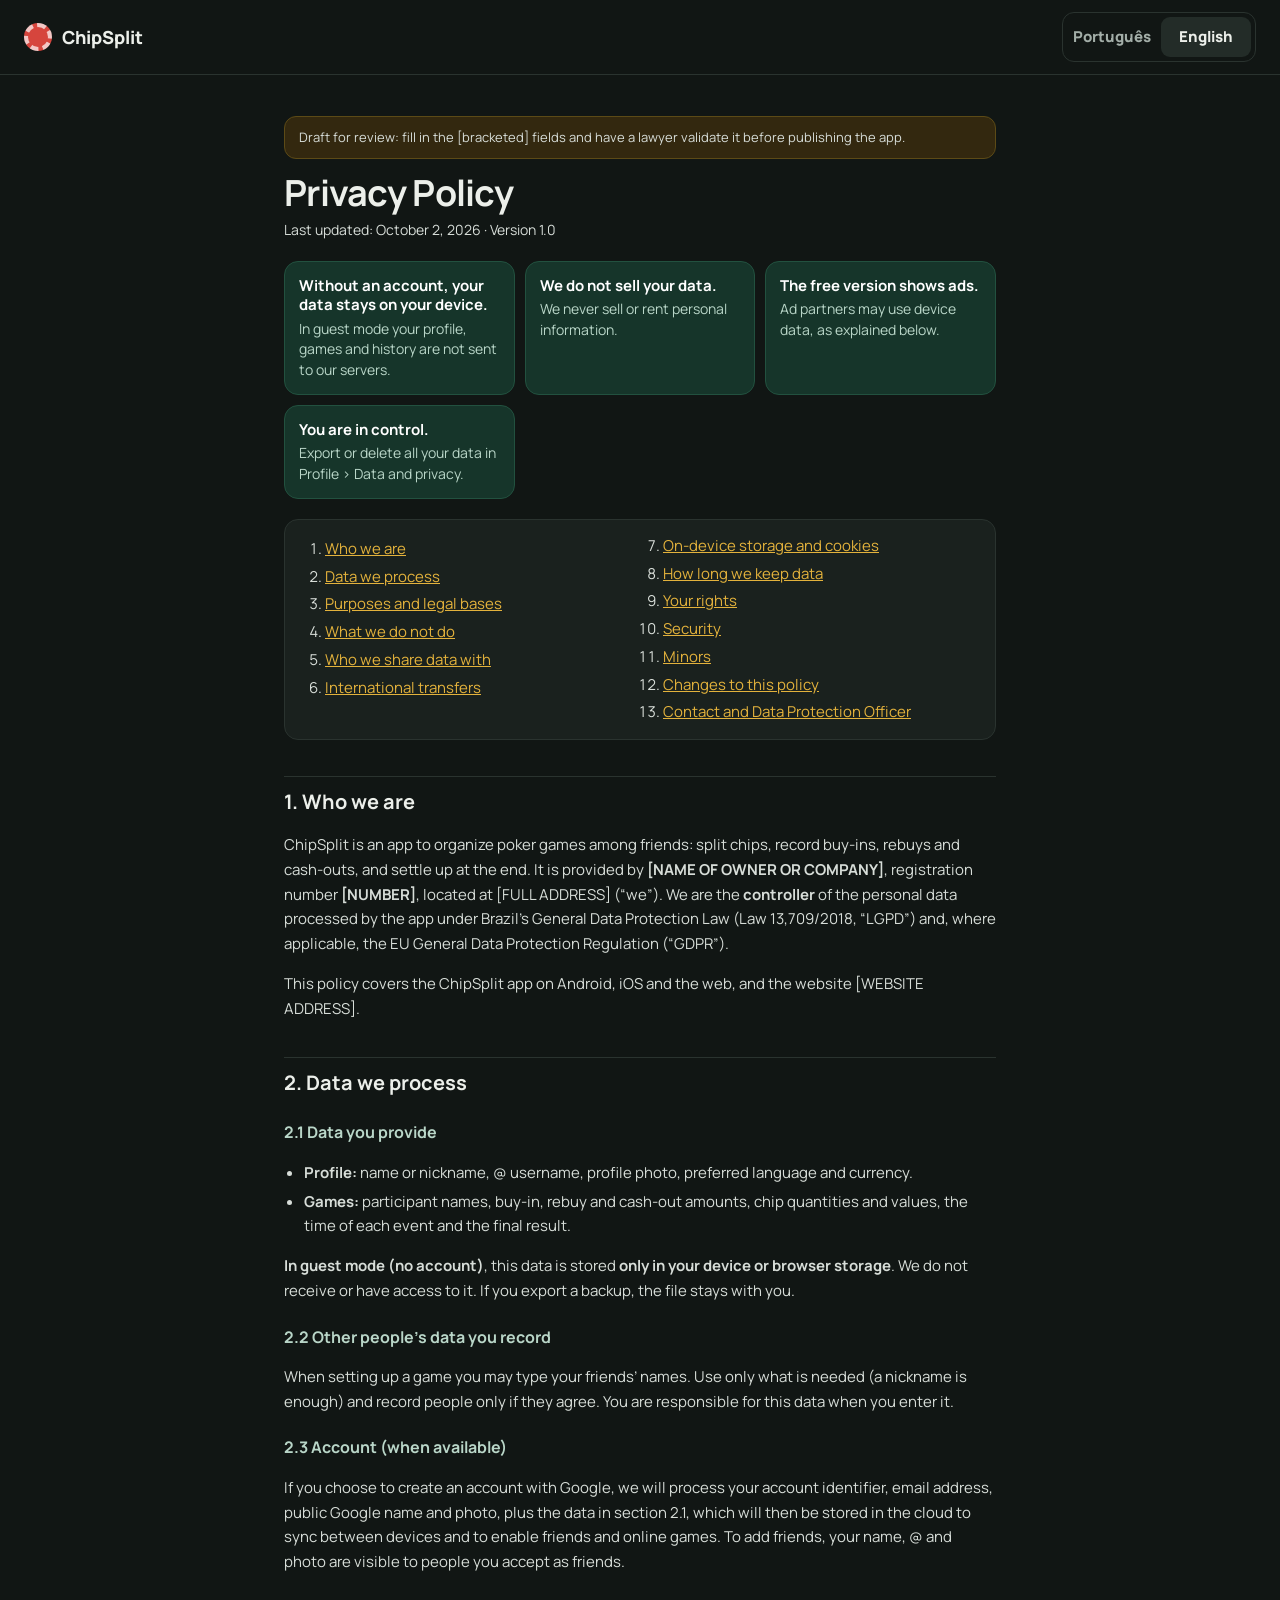
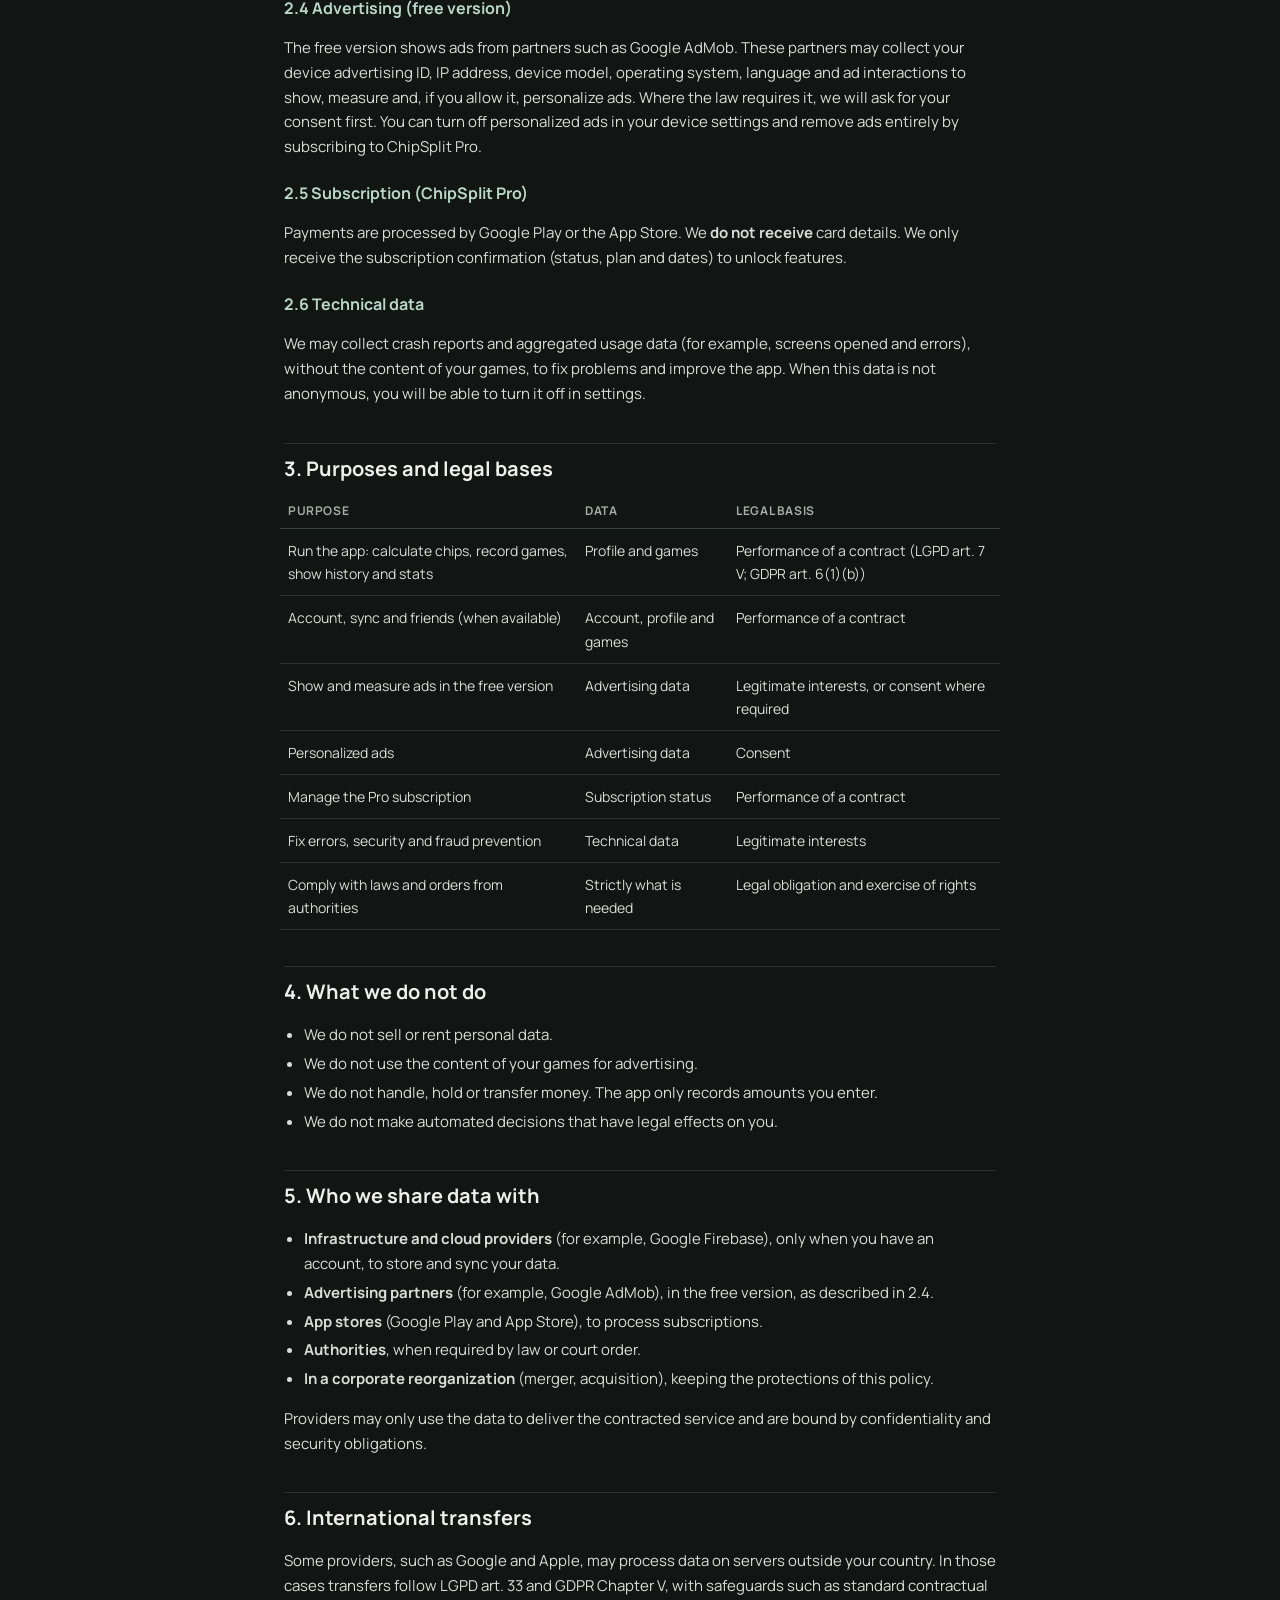
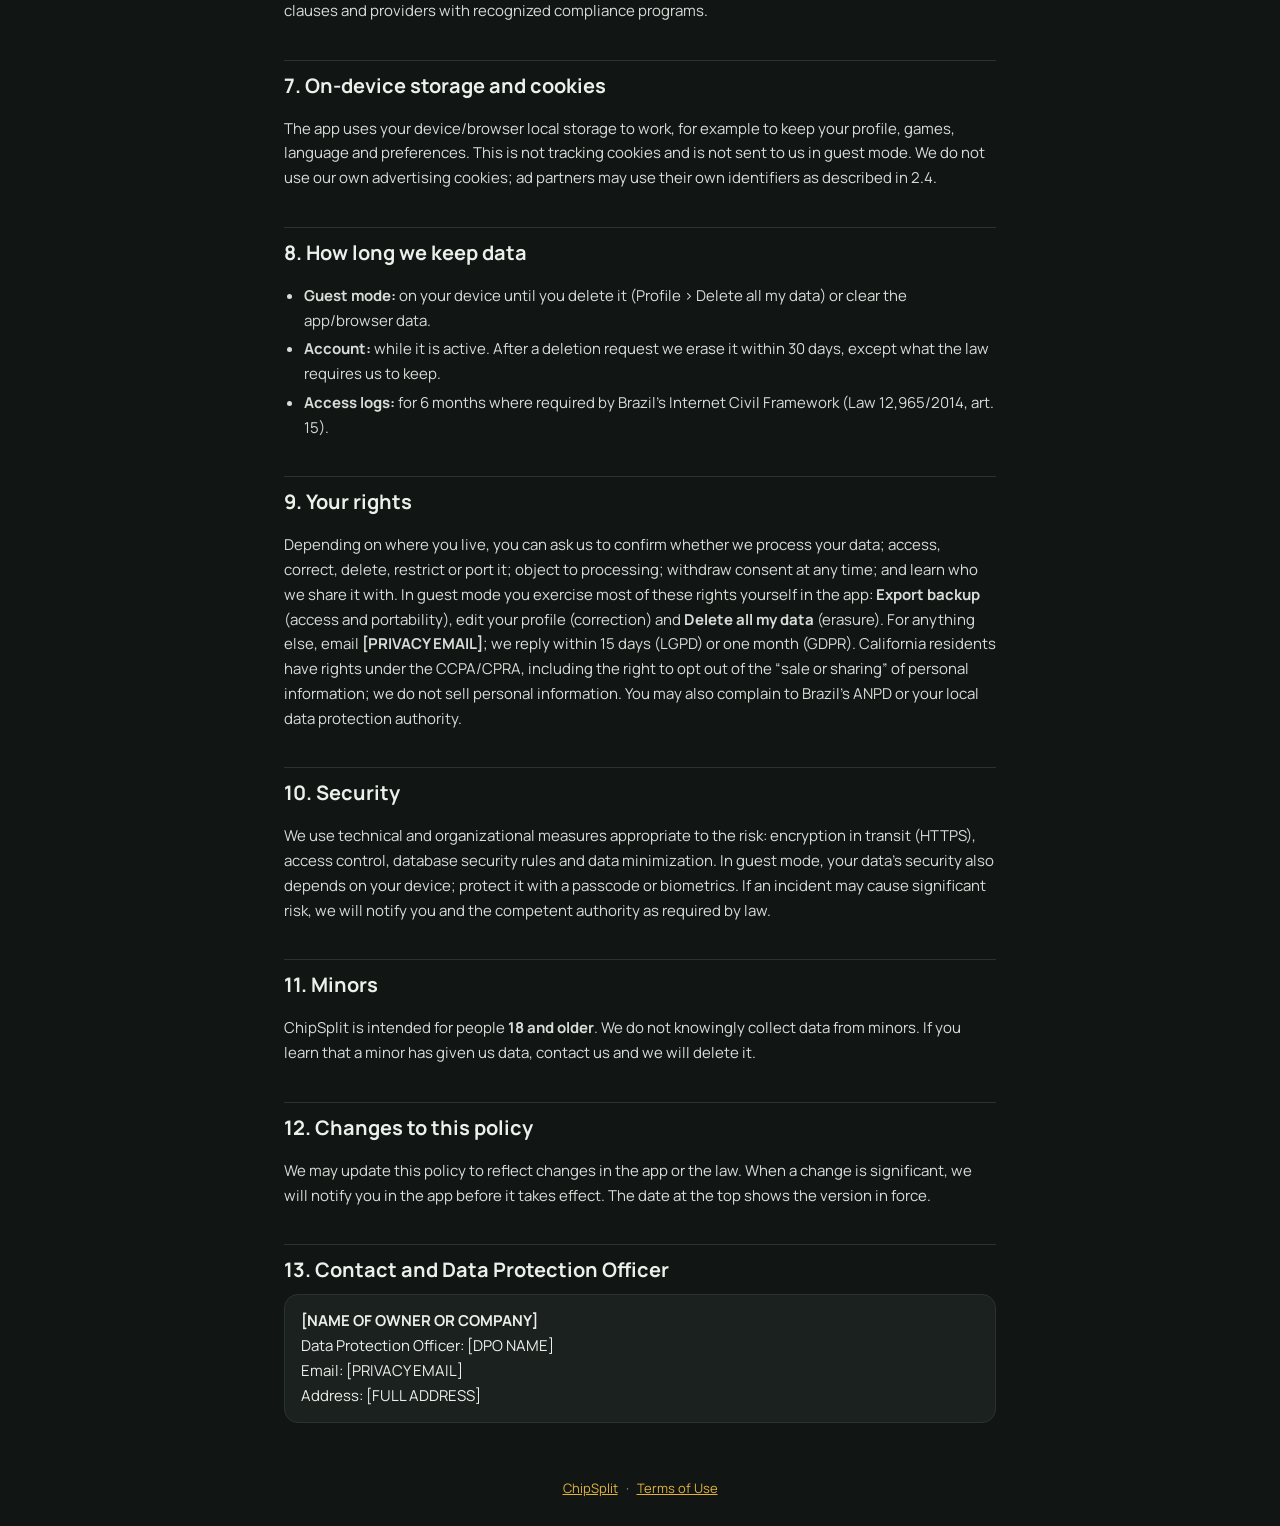
==== privacidade.html @ 202e0803 "ChipSplit v0.6" ====
<!doctype html>
<html lang="pt-BR">
<head>
  <meta charset="utf-8">
  <meta name="viewport" content="width=device-width, initial-scale=1">
  <title>Política de Privacidade — ChipSplit</title>
  <link rel="preconnect" href="https://fonts.googleapis.com">
  <link href="https://fonts.googleapis.com/css2?family=Manrope:wght@400;600;700;800&family=JetBrains+Mono:wght@500;700&display=swap" rel="stylesheet">
  <link rel="stylesheet" href="styles.css">
</head>
<body class="legal-page">
  <header class="legal-top">
    <a href="index.html" class="legal-back"><span class="chip-logo" aria-hidden="true"></span> ChipSplit</a>
    <div class="seg legal-lang" role="group" aria-label="Idioma / Language">
      <button type="button" data-doc-lang="pt" aria-pressed="true">Português</button>
      <button type="button" data-doc-lang="en" aria-pressed="false">English</button>
    </div>
  </header>

  <!-- MODELO: substitua os campos entre [colchetes] e peça revisão de um advogado antes de publicar. -->

  <!-- =============================== PORTUGUÊS =============================== -->
  <article class="legal" lang="pt-BR" data-doc="pt">
    <p class="legal-draft">Modelo para revisão: preencha os campos entre [colchetes] e valide com um advogado antes de publicar o app.</p>
    <h1>Política de Privacidade</h1>
    <p class="legal-meta">Última atualização: 2 de outubro de 2026 · Versão 1.0</p>

    <section class="legal-summary" aria-label="Resumo">
      <div><b>Sem conta, seus dados ficam no seu aparelho.</b><span>No modo convidado, perfil, jogos e histórico não são enviados para os nossos servidores.</span></div>
      <div><b>Não vendemos seus dados.</b><span>Nunca vendemos nem alugamos informações pessoais.</span></div>
      <div><b>A versão grátis tem anúncios.</b><span>Os parceiros de anúncio podem usar dados do aparelho, conforme explicado abaixo.</span></div>
      <div><b>Você controla tudo.</b><span>Dá para exportar ou apagar todos os seus dados em Perfil › Dados e privacidade.</span></div>
    </section>

    <nav class="legal-toc" aria-label="Índice">
      <ol>
        <li><a href="#pt-1">Quem somos</a></li>
        <li><a href="#pt-2">Dados que tratamos</a></li>
        <li><a href="#pt-3">Para que usamos e bases legais</a></li>
        <li><a href="#pt-4">O que não fazemos</a></li>
        <li><a href="#pt-5">Com quem compartilhamos</a></li>
        <li><a href="#pt-6">Transferência internacional</a></li>
        <li><a href="#pt-7">Armazenamento no aparelho e cookies</a></li>
        <li><a href="#pt-8">Por quanto tempo guardamos</a></li>
        <li><a href="#pt-9">Seus direitos</a></li>
        <li><a href="#pt-10">Segurança</a></li>
        <li><a href="#pt-11">Menores de idade</a></li>
        <li><a href="#pt-12">Mudanças nesta política</a></li>
        <li><a href="#pt-13">Contato e Encarregado</a></li>
      </ol>
    </nav>

    <h2 id="pt-1">1. Quem somos</h2>
    <p>O ChipSplit é um aplicativo para organizar partidas de poker entre amigos: dividir fichas, registrar entradas, rebuys e saques, e fazer a conta no fim do jogo. Ele é oferecido por <b>[NOME DO RESPONSÁVEL OU EMPRESA]</b>, inscrito no [CPF/CNPJ] <b>[NÚMERO]</b>, com endereço em [ENDEREÇO COMPLETO] (“nós”). Somos o <b>controlador</b> dos dados pessoais tratados pelo app, nos termos da Lei Geral de Proteção de Dados (Lei nº 13.709/2018, “LGPD”) e, quando aplicável, do Regulamento Geral de Proteção de Dados da União Europeia (“GDPR”).</p>
    <p>Esta política vale para o aplicativo ChipSplit no Android, iOS e na web, e para o site [ENDEREÇO DO SITE].</p>

    <h2 id="pt-2">2. Dados que tratamos</h2>
    <h3>2.1 Dados que você mesmo informa</h3>
    <ul>
      <li><b>Perfil:</b> nome ou apelido, @ de usuário, foto de perfil, idioma e moeda preferidos.</li>
      <li><b>Partidas:</b> nomes dos participantes, valores de entrada, rebuys e saques, quantidade e valor das fichas, horários de cada evento e o resultado final.</li>
    </ul>
    <p><b>No modo convidado (sem conta)</b>, esses dados ficam guardados <b>somente no armazenamento do seu aparelho ou navegador</b>. Nós não recebemos nem temos acesso a eles. Se você exportar um backup, o arquivo fica com você.</p>

    <h3>2.2 Dados de outras pessoas que você registra</h3>
    <p>Ao montar uma partida você pode digitar nomes de amigos. Use apenas o necessário (um apelido basta) e registre essas pessoas só se elas estiverem de acordo. Você é responsável por esses dados quando os informa.</p>

    <h3>2.3 Conta (quando estiver disponível)</h3>
    <p>Se você optar por criar uma conta com o Google, trataremos: identificador da conta, e-mail, nome e foto públicos do Google, além dos dados do item 2.1, que passam a ser guardados na nuvem para sincronizar entre aparelhos e permitir amigos e jogos online. Para adicionar amigos, seu nome, @ e foto ficam visíveis para quem você aceitar como amigo.</p>

    <h3>2.4 Anúncios (versão grátis)</h3>
    <p>A versão grátis exibe anúncios de parceiros como o Google AdMob. Esses parceiros podem coletar o identificador de publicidade do aparelho, endereço IP, modelo do aparelho, sistema operacional, idioma e interações com os anúncios, para exibir, medir e, se você permitir, personalizar anúncios. Quando a lei exigir, pediremos seu consentimento antes. Você pode desativar anúncios personalizados nas configurações do seu aparelho e removê-los por completo assinando o ChipSplit Pro.</p>

    <h3>2.5 Assinatura (ChipSplit Pro)</h3>
    <p>Pagamentos são processados pela Google Play ou pela App Store. Nós <b>não recebemos</b> dados de cartão. Recebemos apenas a confirmação da assinatura (status, plano e datas) para liberar os recursos.</p>

    <h3>2.6 Dados técnicos</h3>
    <p>Podemos coletar relatórios de erro e dados de uso agregados (por exemplo, telas abertas e falhas), sem o conteúdo das suas partidas, para corrigir problemas e melhorar o app. Quando esses dados não forem anônimos, você poderá desligar o envio nas configurações.</p>

    <h2 id="pt-3">3. Para que usamos e bases legais</h2>
    <div class="table-wrap">
      <table class="legal-table">
        <thead><tr><th scope="col">Finalidade</th><th scope="col">Dados</th><th scope="col">Base legal (LGPD)</th></tr></thead>
        <tbody>
          <tr><td>Fazer o app funcionar: calcular fichas, registrar partidas, mostrar histórico e estatísticas</td><td>Perfil e partidas</td><td>Execução de contrato (art. 7º, V)</td></tr>
          <tr><td>Conta, sincronização e amigos (quando disponíveis)</td><td>Conta, perfil e partidas</td><td>Execução de contrato (art. 7º, V)</td></tr>
          <tr><td>Exibir e medir anúncios na versão grátis</td><td>Dados de anúncio</td><td>Legítimo interesse (art. 7º, IX) ou consentimento (art. 7º, I), quando exigido</td></tr>
          <tr><td>Anúncios personalizados</td><td>Dados de anúncio</td><td>Consentimento (art. 7º, I)</td></tr>
          <tr><td>Gerenciar a assinatura Pro</td><td>Status da assinatura</td><td>Execução de contrato (art. 7º, V)</td></tr>
          <tr><td>Corrigir erros, segurança e prevenção de fraude</td><td>Dados técnicos</td><td>Legítimo interesse (art. 7º, IX)</td></tr>
          <tr><td>Cumprir leis e ordens de autoridades</td><td>Os estritamente necessários</td><td>Obrigação legal (art. 7º, II) e exercício de direitos (art. 7º, VI)</td></tr>
        </tbody>
      </table>
    </div>

    <h2 id="pt-4">4. O que não fazemos</h2>
    <ul>
      <li>Não vendemos nem alugamos dados pessoais.</li>
      <li>Não usamos o conteúdo das suas partidas para anúncios.</li>
      <li>Não intermediamos, guardamos nem transferimos dinheiro. O app só registra valores que você informa.</li>
      <li>Não tomamos decisões automatizadas que produzam efeitos legais sobre você.</li>
    </ul>

    <h2 id="pt-5">5. Com quem compartilhamos</h2>
    <ul>
      <li><b>Infraestrutura e nuvem</b> (por exemplo, Google Firebase), apenas quando você tiver conta, para guardar e sincronizar seus dados.</li>
      <li><b>Parceiros de anúncio</b> (por exemplo, Google AdMob), na versão grátis, conforme o item 2.4.</li>
      <li><b>Lojas de aplicativos</b> (Google Play e App Store), para processar a assinatura.</li>
      <li><b>Autoridades</b>, quando houver obrigação legal ou ordem judicial.</li>
      <li><b>Em caso de reorganização societária</b> (fusão, aquisição), mantendo as garantias desta política.</li>
    </ul>
    <p>Os fornecedores só podem usar os dados para prestar o serviço contratado e seguem obrigações de confidencialidade e segurança.</p>

    <h2 id="pt-6">6. Transferência internacional</h2>
    <p>Alguns fornecedores, como Google e Apple, podem processar dados em servidores fora do Brasil. Nesses casos, a transferência segue o art. 33 da LGPD, com garantias como cláusulas contratuais padrão e fornecedores com programas de conformidade reconhecidos.</p>

    <h2 id="pt-7">7. Armazenamento no aparelho e cookies</h2>
    <p>O app usa o armazenamento local do aparelho/navegador para funcionar, por exemplo para guardar seu perfil, partidas, idioma e preferências. Esses dados não são cookies de rastreamento e não são enviados para nós no modo convidado. Não usamos cookies próprios de publicidade; os parceiros de anúncio podem usar identificadores próprios, conforme o item 2.4.</p>

    <h2 id="pt-8">8. Por quanto tempo guardamos</h2>
    <ul>
      <li><b>Modo convidado:</b> no seu aparelho, até você apagar (Perfil › Apagar todos os meus dados) ou limpar os dados do app/navegador.</li>
      <li><b>Conta:</b> enquanto ela estiver ativa. Depois do pedido de exclusão, apagamos em até 30 dias, salvo o que a lei obrigar a manter.</li>
      <li><b>Registros de acesso:</b> por 6 meses, quando exigido pelo art. 15 do Marco Civil da Internet (Lei nº 12.965/2014).</li>
    </ul>

    <h2 id="pt-9">9. Seus direitos</h2>
    <p>Pela LGPD (art. 18) você pode, a qualquer momento:</p>
    <ul class="cols">
      <li>confirmar se tratamos seus dados;</li>
      <li>acessar seus dados;</li>
      <li>corrigir dados incompletos ou errados;</li>
      <li>pedir anonimização, bloqueio ou eliminação de dados desnecessários;</li>
      <li>pedir a portabilidade;</li>
      <li>pedir a eliminação dos dados tratados com consentimento;</li>
      <li>saber com quem compartilhamos;</li>
      <li>saber que pode negar o consentimento e o que acontece se negar;</li>
      <li>revogar o consentimento;</li>
      <li>se opor a tratamentos irregulares;</li>
      <li>pedir revisão de decisões automatizadas.</li>
    </ul>
    <p>No modo convidado, você mesmo exerce a maior parte desses direitos no app: <b>Exportar backup</b> (acesso e portabilidade), editar o perfil (correção) e <b>Apagar todos os meus dados</b> (eliminação). Para os demais, escreva para <b>[E-MAIL DE PRIVACIDADE]</b>. Respondemos em até 15 dias. Se estiver na União Europeia ou no Reino Unido, você tem direitos equivalentes pelo GDPR. Se morar na Califórnia, tem os direitos da CCPA/CPRA, incluindo o de não ter dados “vendidos ou compartilhados”; nós não vendemos dados. Você também pode reclamar à Autoridade Nacional de Proteção de Dados (ANPD) ou à autoridade do seu país.</p>

    <h2 id="pt-10">10. Segurança</h2>
    <p>Usamos medidas técnicas e organizacionais compatíveis com o risco: criptografia em trânsito (HTTPS), controle de acesso, regras de segurança no banco de dados e o mínimo de dados necessário. No modo convidado, a segurança dos dados depende também do seu aparelho; proteja-o com senha ou biometria. Em caso de incidente que possa causar risco relevante, avisaremos você e a ANPD, conforme o art. 48 da LGPD.</p>

    <h2 id="pt-11">11. Menores de idade</h2>
    <p>O ChipSplit é destinado a <b>maiores de 18 anos</b>. Não coletamos dados de menores de forma intencional. Se souber que um menor nos forneceu dados, fale com a gente que apagaremos.</p>

    <h2 id="pt-12">12. Mudanças nesta política</h2>
    <p>Podemos atualizar esta política para refletir mudanças no app ou na lei. Quando a mudança for relevante, avisaremos no app antes de ela valer. A data no topo mostra a versão em vigor.</p>

    <h2 id="pt-13">13. Contato e Encarregado (DPO)</h2>
    <address>
      <b>[NOME DO RESPONSÁVEL OU EMPRESA]</b><br>
      Encarregado pelo tratamento de dados: [NOME DO ENCARREGADO]<br>
      E-mail: [E-MAIL DE PRIVACIDADE]<br>
      Endereço: [ENDEREÇO COMPLETO]
    </address>
  </article>

  <!-- =============================== ENGLISH =============================== -->
  <article class="legal" lang="en" data-doc="en" hidden>
    <p class="legal-draft">Draft for review: fill in the [bracketed] fields and have a lawyer validate it before publishing the app.</p>
    <p class="legal-note" data-note-es hidden>Versión en inglés. La traducción oficial al español estará disponible pronto.</p>
    <p class="legal-note" data-note-zh hidden>英文版本。官方中文翻译即将推出。</p>
    <h1>Privacy Policy</h1>
    <p class="legal-meta">Last updated: October 2, 2026 · Version 1.0</p>

    <section class="legal-summary" aria-label="Summary">
      <div><b>Without an account, your data stays on your device.</b><span>In guest mode your profile, games and history are not sent to our servers.</span></div>
      <div><b>We do not sell your data.</b><span>We never sell or rent personal information.</span></div>
      <div><b>The free version shows ads.</b><span>Ad partners may use device data, as explained below.</span></div>
      <div><b>You are in control.</b><span>Export or delete all your data in Profile › Data and privacy.</span></div>
    </section>

    <nav class="legal-toc" aria-label="Contents">
      <ol>
        <li><a href="#en-1">Who we are</a></li>
        <li><a href="#en-2">Data we process</a></li>
        <li><a href="#en-3">Purposes and legal bases</a></li>
        <li><a href="#en-4">What we do not do</a></li>
        <li><a href="#en-5">Who we share data with</a></li>
        <li><a href="#en-6">International transfers</a></li>
        <li><a href="#en-7">On-device storage and cookies</a></li>
        <li><a href="#en-8">How long we keep data</a></li>
        <li><a href="#en-9">Your rights</a></li>
        <li><a href="#en-10">Security</a></li>
        <li><a href="#en-11">Minors</a></li>
        <li><a href="#en-12">Changes to this policy</a></li>
        <li><a href="#en-13">Contact and Data Protection Officer</a></li>
      </ol>
    </nav>

    <h2 id="en-1">1. Who we are</h2>
    <p>ChipSplit is an app to organize poker games among friends: split chips, record buy-ins, rebuys and cash-outs, and settle up at the end. It is provided by <b>[NAME OF OWNER OR COMPANY]</b>, registration number <b>[NUMBER]</b>, located at [FULL ADDRESS] (“we”). We are the <b>controller</b> of the personal data processed by the app under Brazil’s General Data Protection Law (Law 13,709/2018, “LGPD”) and, where applicable, the EU General Data Protection Regulation (“GDPR”).</p>
    <p>This policy covers the ChipSplit app on Android, iOS and the web, and the website [WEBSITE ADDRESS].</p>

    <h2 id="en-2">2. Data we process</h2>
    <h3>2.1 Data you provide</h3>
    <ul>
      <li><b>Profile:</b> name or nickname, @ username, profile photo, preferred language and currency.</li>
      <li><b>Games:</b> participant names, buy-in, rebuy and cash-out amounts, chip quantities and values, the time of each event and the final result.</li>
    </ul>
    <p><b>In guest mode (no account)</b>, this data is stored <b>only in your device or browser storage</b>. We do not receive or have access to it. If you export a backup, the file stays with you.</p>

    <h3>2.2 Other people’s data you record</h3>
    <p>When setting up a game you may type your friends’ names. Use only what is needed (a nickname is enough) and record people only if they agree. You are responsible for this data when you enter it.</p>

    <h3>2.3 Account (when available)</h3>
    <p>If you choose to create an account with Google, we will process your account identifier, email address, public Google name and photo, plus the data in section 2.1, which will then be stored in the cloud to sync between devices and to enable friends and online games. To add friends, your name, @ and photo are visible to people you accept as friends.</p>

    <h3>2.4 Advertising (free version)</h3>
    <p>The free version shows ads from partners such as Google AdMob. These partners may collect your device advertising ID, IP address, device model, operating system, language and ad interactions to show, measure and, if you allow it, personalize ads. Where the law requires it, we will ask for your consent first. You can turn off personalized ads in your device settings and remove ads entirely by subscribing to ChipSplit Pro.</p>

    <h3>2.5 Subscription (ChipSplit Pro)</h3>
    <p>Payments are processed by Google Play or the App Store. We <b>do not receive</b> card details. We only receive the subscription confirmation (status, plan and dates) to unlock features.</p>

    <h3>2.6 Technical data</h3>
    <p>We may collect crash reports and aggregated usage data (for example, screens opened and errors), without the content of your games, to fix problems and improve the app. When this data is not anonymous, you will be able to turn it off in settings.</p>

    <h2 id="en-3">3. Purposes and legal bases</h2>
    <div class="table-wrap">
      <table class="legal-table">
        <thead><tr><th scope="col">Purpose</th><th scope="col">Data</th><th scope="col">Legal basis</th></tr></thead>
        <tbody>
          <tr><td>Run the app: calculate chips, record games, show history and stats</td><td>Profile and games</td><td>Performance of a contract (LGPD art. 7 V; GDPR art. 6(1)(b))</td></tr>
          <tr><td>Account, sync and friends (when available)</td><td>Account, profile and games</td><td>Performance of a contract</td></tr>
          <tr><td>Show and measure ads in the free version</td><td>Advertising data</td><td>Legitimate interests, or consent where required</td></tr>
          <tr><td>Personalized ads</td><td>Advertising data</td><td>Consent</td></tr>
          <tr><td>Manage the Pro subscription</td><td>Subscription status</td><td>Performance of a contract</td></tr>
          <tr><td>Fix errors, security and fraud prevention</td><td>Technical data</td><td>Legitimate interests</td></tr>
          <tr><td>Comply with laws and orders from authorities</td><td>Strictly what is needed</td><td>Legal obligation and exercise of rights</td></tr>
        </tbody>
      </table>
    </div>

    <h2 id="en-4">4. What we do not do</h2>
    <ul>
      <li>We do not sell or rent personal data.</li>
      <li>We do not use the content of your games for advertising.</li>
      <li>We do not handle, hold or transfer money. The app only records amounts you enter.</li>
      <li>We do not make automated decisions that have legal effects on you.</li>
    </ul>

    <h2 id="en-5">5. Who we share data with</h2>
    <ul>
      <li><b>Infrastructure and cloud providers</b> (for example, Google Firebase), only when you have an account, to store and sync your data.</li>
      <li><b>Advertising partners</b> (for example, Google AdMob), in the free version, as described in 2.4.</li>
      <li><b>App stores</b> (Google Play and App Store), to process subscriptions.</li>
      <li><b>Authorities</b>, when required by law or court order.</li>
      <li><b>In a corporate reorganization</b> (merger, acquisition), keeping the protections of this policy.</li>
    </ul>
    <p>Providers may only use the data to deliver the contracted service and are bound by confidentiality and security obligations.</p>

    <h2 id="en-6">6. International transfers</h2>
    <p>Some providers, such as Google and Apple, may process data on servers outside your country. In those cases transfers follow LGPD art. 33 and GDPR Chapter V, with safeguards such as standard contractual clauses and providers with recognized compliance programs.</p>

    <h2 id="en-7">7. On-device storage and cookies</h2>
    <p>The app uses your device/browser local storage to work, for example to keep your profile, games, language and preferences. This is not tracking cookies and is not sent to us in guest mode. We do not use our own advertising cookies; ad partners may use their own identifiers as described in 2.4.</p>

    <h2 id="en-8">8. How long we keep data</h2>
    <ul>
      <li><b>Guest mode:</b> on your device until you delete it (Profile › Delete all my data) or clear the app/browser data.</li>
      <li><b>Account:</b> while it is active. After a deletion request we erase it within 30 days, except what the law requires us to keep.</li>
      <li><b>Access logs:</b> for 6 months where required by Brazil’s Internet Civil Framework (Law 12,965/2014, art. 15).</li>
    </ul>

    <h2 id="en-9">9. Your rights</h2>
    <p>Depending on where you live, you can ask us to confirm whether we process your data; access, correct, delete, restrict or port it; object to processing; withdraw consent at any time; and learn who we share it with. In guest mode you exercise most of these rights yourself in the app: <b>Export backup</b> (access and portability), edit your profile (correction) and <b>Delete all my data</b> (erasure). For anything else, email <b>[PRIVACY EMAIL]</b>; we reply within 15 days (LGPD) or one month (GDPR). California residents have rights under the CCPA/CPRA, including the right to opt out of the “sale or sharing” of personal information; we do not sell personal information. You may also complain to Brazil’s ANPD or your local data protection authority.</p>

    <h2 id="en-10">10. Security</h2>
    <p>We use technical and organizational measures appropriate to the risk: encryption in transit (HTTPS), access control, database security rules and data minimization. In guest mode, your data’s security also depends on your device; protect it with a passcode or biometrics. If an incident may cause significant risk, we will notify you and the competent authority as required by law.</p>

    <h2 id="en-11">11. Minors</h2>
    <p>ChipSplit is intended for people <b>18 and older</b>. We do not knowingly collect data from minors. If you learn that a minor has given us data, contact us and we will delete it.</p>

    <h2 id="en-12">12. Changes to this policy</h2>
    <p>We may update this policy to reflect changes in the app or the law. When a change is significant, we will notify you in the app before it takes effect. The date at the top shows the version in force.</p>

    <h2 id="en-13">13. Contact and Data Protection Officer</h2>
    <address>
      <b>[NAME OF OWNER OR COMPANY]</b><br>
      Data Protection Officer: [DPO NAME]<br>
      Email: [PRIVACY EMAIL]<br>
      Address: [FULL ADDRESS]
    </address>
  </article>

  <footer class="foot">
    <a href="index.html">ChipSplit</a> · <a href="termos.html" data-link-terms>Termos de Uso</a>
  </footer>

  <script src="legal.js"></script>
</body>
</html>
---- styles.css ----
:root {
  --bg: #111614;
  --surface: #1A211E;
  --surface-2: #232C28;
  --line: #2A332F;
  --line-2: #3A4540;
  --text: #ECEFEA;
  --muted: #A3AEA8;
  --felt: #16352A;
  --felt-line: #22513F;
  --felt-text: #B9D6C8;
  --gold: #E3B23C;
  --gold-bg: #2A2410;
  --red-bg: #3A1E1A;
  --red-line: #6B3128;
  --red-text: #F5C3BB;
  --ok-bg: #16352A;
  --mono: 'JetBrains Mono', ui-monospace, monospace;
  color-scheme: dark;
}
* { box-sizing: border-box; }
body {
  margin: 0;
  background: var(--bg);
  color: var(--text);
  font-family: Manrope, 'Noto Sans SC', 'PingFang SC', 'Microsoft YaHei', system-ui, sans-serif;
  font-size: 15px;
  line-height: 1.45;
}
a { color: var(--gold); }
.sr { position: absolute; width: 1px; height: 1px; overflow: hidden; clip: rect(0 0 0 0); white-space: nowrap; }

.top {
  display: flex; align-items: center; justify-content: space-between; gap: 12px; flex-wrap: wrap;
  padding: 16px 24px; border-bottom: 1px solid var(--line);
}
.brand { display: flex; align-items: center; gap: 10px; }
.brand h1 { margin: 0; font-size: 22px; font-weight: 800; letter-spacing: -0.02em; }
.chip-logo { width: 28px; height: 28px; border-radius: 50%; background: #D6453D; border: 4px dashed rgba(255,255,255,.7); }
.tag { font-size: 11px; font-weight: 800; text-transform: uppercase; padding: 2px 8px; border-radius: 6px; background: var(--gold-bg); color: var(--gold); }
.top-actions { display: flex; gap: 8px; flex-wrap: wrap; }

.layout {
  display: grid; grid-template-columns: minmax(0, 440px) minmax(0, 1fr); gap: 20px;
  max-width: 1200px; margin: 0 auto; padding: 20px 24px;
}
@media (max-width: 860px) {
  .layout { grid-template-columns: minmax(0, 1fr); padding: 16px; }
  .top { padding: 14px 16px; }
}

.panel { background: var(--surface); border: 1px solid var(--line); border-radius: 18px; padding: 18px; display: flex; flex-direction: column; gap: 14px; min-width: 0; }
.panel h2 { margin: 0; font-size: 13px; font-weight: 800; text-transform: uppercase; letter-spacing: .06em; color: var(--muted); }

.grid2 { display: grid; grid-template-columns: repeat(2, minmax(0, 1fr)); gap: 12px; }
.field { display: flex; flex-direction: column; gap: 6px; min-width: 0; }
.field label { font-size: 13px; font-weight: 700; color: var(--muted); }
.hint { font-size: 12px; color: var(--muted); font-weight: 500; }
p.hint { margin: 0; }

input, select, button { font: inherit; color: inherit; }
input[type=text], input[type=number], input:not([type]), input[inputmode], select {
  height: 44px; padding: 0 12px; border-radius: 12px; border: 1px solid var(--line-2);
  background: var(--bg); color: var(--text); min-width: 0; width: 100%;
}
input:focus-visible, select:focus-visible, button:focus-visible { outline: 2px solid var(--gold); outline-offset: 2px; }
input.money { font-family: var(--mono); font-size: 20px; font-weight: 700; }
input[type=number]::-webkit-outer-spin-button, input[type=number]::-webkit-inner-spin-button { -webkit-appearance: none; margin: 0; }
input[type=number] { -moz-appearance: textfield; }

.stepper { display: grid; grid-template-columns: 44px minmax(0, 1fr) 44px; gap: 6px; }
.stepper input { text-align: center; font-family: var(--mono); font-size: 18px; font-weight: 700; }
.stepper button, button.icon {
  height: 44px; border-radius: 12px; border: none; background: var(--surface-2); color: var(--text); font-size: 18px; cursor: pointer;
}
button { cursor: pointer; }
button:disabled { opacity: .35; cursor: default; }
button.ghost { height: 44px; padding: 0 14px; border-radius: 12px; border: 1px solid var(--line-2); background: transparent; color: var(--text); font-weight: 700; }
button.dashed { height: 48px; border-radius: 14px; border: 1.5px dashed var(--line-2); background: transparent; color: var(--text); font-weight: 700; }
button.small { height: 36px; padding: 0 12px; border-radius: 10px; border: none; background: var(--gold); color: #141413; font-size: 13px; font-weight: 800; }
button.small.ghost { background: transparent; color: var(--gold); border: 1px solid var(--gold); }
button.danger { color: #F08A7E; }

.check { display: flex; align-items: center; gap: 10px; min-height: 44px; font-weight: 700; cursor: pointer; }
.check input { width: 20px; height: 20px; accent-color: var(--gold); }

.chips-head { display: flex; justify-content: space-between; align-items: baseline; gap: 8px; flex-wrap: wrap; margin-top: 6px; }
.chips-cols, .chip-row {
  display: grid; grid-template-columns: 44px minmax(0, 1.4fr) 70px minmax(0, 1fr) auto; gap: 6px; align-items: center;
}
.chips-cols { font-size: 11px; font-weight: 700; text-transform: uppercase; letter-spacing: .05em; color: var(--muted); padding: 0 8px; }
.chip-list { list-style: none; margin: 0; padding: 0; display: flex; flex-direction: column; gap: 8px; }
.chip-row { padding: 8px; border-radius: 14px; background: var(--bg); border: 1px solid var(--line); }
.chip-row.is-fixed { border-color: #5C4A16; }
.chip-row.is-fixed input[data-f=value] { border-color: var(--gold); color: var(--gold); }
.chip-row input[type=color] { width: 44px; height: 44px; padding: 0; border: none; border-radius: 50%; background: none; cursor: pointer; }
.chip-row input[type=color]::-webkit-color-swatch-wrapper { padding: 0; }
.chip-row input[type=color]::-webkit-color-swatch { border-radius: 50%; border: 3px dashed rgba(255,255,255,.5); }
.chip-row input[type=color]::-moz-color-swatch { border-radius: 50%; border: 3px dashed rgba(255,255,255,.5); }
.chip-row input[data-f=qty], .chip-row input[data-f=value] { font-family: var(--mono); font-weight: 700; padding: 0 8px; }
.row-actions { display: flex; gap: 4px; }
.row-actions .icon { width: 32px; height: 44px; font-size: 15px; }
@media (max-width: 480px) {
  .chips-cols { display: none; }
  .chip-row { grid-template-columns: 44px minmax(0, 1fr) 64px; }
  .chip-row input[data-f=value] { grid-column: 2 / 3; }
  .row-actions { grid-column: 3 / 4; justify-content: flex-end; }
  .row-actions .icon { width: 28px; }
}

.cards { display: grid; grid-template-columns: repeat(2, minmax(0, 1fr)); gap: 12px; }
@media (max-width: 560px) { .cards { grid-template-columns: minmax(0, 1fr); } }
.card { border-radius: 16px; padding: 16px; display: flex; flex-direction: column; gap: 2px; }
.card.pot { background: var(--gold-bg); border: 1px solid #5C4A16; }
.card.pot .card-value { color: var(--gold); }
.card.stack { background: var(--felt); border: 1px solid var(--felt-line); }
.card-label { font-size: 12px; font-weight: 800; text-transform: uppercase; letter-spacing: .06em; color: var(--felt-text); }
.card.pot .card-label, .card.pot .card-sub { color: #E8D3A0; }
.card-value { font-family: var(--mono); font-size: 30px; font-weight: 700; }
.card-sub { font-size: 13px; color: var(--felt-text); }

.messages { list-style: none; margin: 0; padding: 0; display: flex; flex-direction: column; gap: 6px; }
.msg { padding: 10px 12px; border-radius: 12px; font-size: 13px; }
.msg.err { background: var(--red-bg); border: 1px solid var(--red-line); color: var(--red-text); }
.msg.warn { background: #33280F; border: 1px solid #5C4A16; color: #F1DCA8; }
.msg.ok { background: var(--ok-bg); border: 1px solid var(--felt-line); color: var(--felt-text); }

.table-wrap { overflow-x: auto; margin: 0 -4px; }
.dist { width: 100%; border-collapse: collapse; font-size: 14px; }
.dist th { text-align: left; font-size: 11px; font-weight: 800; text-transform: uppercase; letter-spacing: .05em; color: var(--muted); padding: 8px; border-bottom: 1px solid var(--line); }
.dist td { padding: 10px 8px; border-bottom: 1px solid var(--line); vertical-align: middle; }
.dist .num { text-align: right; font-family: var(--mono); white-space: nowrap; }
.dist td.strong { font-size: 18px; font-weight: 700; }
.dist tr.unused td { color: var(--muted); }
.dot { display: inline-block; width: 18px; height: 18px; border-radius: 50%; vertical-align: -4px; margin-right: 8px; border: 2px dashed rgba(255,255,255,.5); }
.badge { font-family: Manrope, sans-serif; font-size: 10px; font-weight: 800; text-transform: uppercase; padding: 1px 6px; border-radius: 6px; background: var(--gold-bg); color: var(--gold); }
@media (max-width: 560px) {
  .dist th:nth-child(4), .dist td:nth-child(4) { display: none; }
  .dist { font-size: 13px; }
  .dist th, .dist td { padding-left: 4px; padding-right: 4px; }
  .dist td.strong { font-size: 16px; }
}
@media (max-width: 420px) {
  .dist th:nth-child(5), .dist td:nth-child(5) { display: none; }
}

.foot { text-align: center; padding: 8px 16px 28px; font-size: 13px; }

/* página de testes */
.tests { max-width: 900px; margin: 0 auto; padding: 20px 24px; display: flex; flex-direction: column; gap: 10px; }
.tests .summary { font-size: 18px; font-weight: 800; }
.tests .t { padding: 10px 12px; border-radius: 12px; font-size: 14px; font-family: var(--mono); }
.tests .t.pass { background: var(--ok-bg); border: 1px solid var(--felt-line); }
.tests .t.fail { background: var(--red-bg); border: 1px solid var(--red-line); color: var(--red-text); white-space: pre-wrap; }

/* ================= v0.3 — abas, jogo ao vivo, histórico ================= */
.tabs { display: flex; gap: 4px; background: var(--surface); border: 1px solid var(--line); border-radius: 14px; padding: 4px; }
.tab { position: relative; min-height: 40px; padding: 0 16px; border: none; border-radius: 10px; background: transparent; color: var(--muted); font-weight: 800; }
.tab[aria-current="page"] { background: var(--text); color: #141413; }
.live-dot { display: inline-block; width: 8px; height: 8px; border-radius: 50%; background: #E5484D; margin-left: 4px; vertical-align: 2px; animation: pulse 1.6s infinite; }
.live-dot[hidden] { display: none; }
@keyframes pulse { 50% { opacity: .35; } }
@media (max-width: 560px) { .tabs { width: 100%; } .tab { flex: 1; padding: 0 8px; } }

.view[hidden] { display: none !important; }
.live { max-width: 1200px; margin: 0 auto; padding: 20px 24px; display: flex; flex-direction: column; gap: 16px; }
#liveRoot { display: flex; flex-direction: column; gap: 16px; }
@media (max-width: 860px) { .live { padding: 16px; } }

.panel-head { display: flex; justify-content: space-between; align-items: center; gap: 8px; flex-wrap: wrap; }
select.compact { height: 40px; width: auto; max-width: 220px; }
button.primary { min-height: 48px; padding: 0 18px; border-radius: 14px; border: none; background: var(--text); color: #141413; font-weight: 800; }
button.gold-btn { min-height: 48px; padding: 0 18px; border-radius: 14px; border: none; background: var(--gold); color: #141413; font-weight: 800; }
#startGame { width: 100%; min-height: 54px; font-size: 16px; background: var(--gold); }
button.link { border: none; background: none; color: var(--gold); font-weight: 700; padding: 6px 0; min-height: 32px; }
.actions { display: flex; gap: 8px; flex-wrap: wrap; }
.empty p { margin: 0; color: var(--muted); }

.title-row { display: flex; align-items: center; gap: 10px; }
.title-input { flex: 1; font-size: 22px !important; font-weight: 800; background: transparent !important; border-color: transparent !important; padding: 0 6px !important; }
.title-input:hover, .title-input:focus { border-color: var(--line-2) !important; }
.badge { font-size: 11px; font-weight: 800; text-transform: uppercase; letter-spacing: .04em; padding: 3px 8px; border-radius: 8px; background: var(--surface-2); color: var(--muted); white-space: nowrap; }
.badge.live { background: #3A1518; color: #FF8A8E; }
.badge.on { background: var(--felt); color: var(--felt-text); }

.stats { display: grid; grid-template-columns: repeat(auto-fit, minmax(150px, 1fr)); gap: 10px; }
.stat { background: var(--bg); border: 1px solid var(--line); border-radius: 14px; padding: 12px; display: flex; flex-direction: column; gap: 2px; min-width: 0; }
.stat span { font-size: 11px; font-weight: 800; text-transform: uppercase; letter-spacing: .05em; color: var(--muted); }
.stat b { font-family: var(--mono); font-size: 20px; }
.stat small { font-size: 12px; color: var(--muted); }
.gold { color: var(--gold); }
.ok-text { color: #7FD1A6 !important; }
.warn-text { color: #F1C26B !important; }

.players-grid, .count-grid, .results-grid { display: grid; grid-template-columns: repeat(auto-fill, minmax(250px, 1fr)); gap: 12px; }
.player { background: var(--surface); border: 1px solid var(--line); border-radius: 18px; padding: 14px; display: flex; flex-direction: column; gap: 12px; min-width: 0; }
.player.out { opacity: .72; }
.p-top { display: flex; align-items: center; gap: 10px; min-width: 0; }
.avatar { width: 40px; height: 40px; flex-shrink: 0; border-radius: 50%; display: flex; align-items: center; justify-content: center; font-weight: 800; color: #fff; text-shadow: 0 1px 2px rgba(0,0,0,.4); }
.p-name { flex: 1; font-weight: 800; font-size: 16px !important; background: transparent !important; border-color: transparent !important; padding: 0 6px !important; height: 40px !important; }
.p-name:hover, .p-name:focus { border-color: var(--line-2) !important; }
.p-title { flex: 1; font-size: 16px; min-width: 0; overflow: hidden; text-overflow: ellipsis; white-space: nowrap; }
.p-value { font-family: var(--mono); color: var(--gold); }
.p-stats { display: grid; grid-template-columns: repeat(auto-fit, minmax(70px, 1fr)); gap: 8px; }
.p-stats div { display: flex; flex-direction: column; }
.p-stats span { font-size: 11px; font-weight: 700; color: var(--muted); text-transform: uppercase; letter-spacing: .04em; }
.p-stats b { font-family: var(--mono); font-size: 15px; }
.p-chips { display: flex; flex-wrap: wrap; gap: 6px 10px; font-family: var(--mono); font-size: 13px; color: var(--muted); }
.cdot { display: inline-flex; align-items: center; gap: 4px; }
.dot.sm { width: 12px; height: 12px; margin: 0; border-width: 1.5px; vertical-align: 0; }
.p-actions { display: flex; gap: 8px; margin-top: auto; }
.p-actions .small { flex: 1; height: 44px; }

.two-col { display: grid; grid-template-columns: minmax(0, 1fr) minmax(0, 1.4fr); gap: 16px; align-items: start; }
@media (max-width: 860px) { .two-col { grid-template-columns: minmax(0, 1fr); } }
.bank { list-style: none; margin: 0; padding: 0; display: flex; flex-direction: column; gap: 6px; }
.bank li { display: flex; align-items: center; gap: 8px; padding: 8px 10px; border-radius: 10px; background: var(--bg); }
.bank li > span:not(.dot) { flex: 1; min-width: 0; }
.bank li .dot { margin: 0; }
.bank b { font-family: var(--mono); }
.bank b.low { color: #F1C26B; }
.bank b.neg { color: #F08A7E; }
.bank small { color: var(--muted); font-size: 12px; }

.log { list-style: none; margin: 0; padding: 0; display: flex; flex-direction: column; max-height: 420px; overflow-y: auto; }
.ev { display: grid; grid-template-columns: 70px 64px minmax(0, 1fr); gap: 8px; padding: 8px 4px; border-bottom: 1px solid var(--line); font-size: 13px; }
.ev time { font-family: var(--mono); color: var(--text); }
.ev small { font-family: var(--mono); color: var(--muted); }
.ev-rebuy span, .ev-join span { color: #B9D6C8; }
.ev-cashout span { color: #E8D3A0; }
.ev-end span, .ev-start span { font-weight: 800; }
@media (max-width: 480px) { .ev { grid-template-columns: 64px minmax(0, 1fr); } .ev small { display: none; } }

/* mesa e pilhas */
.felt { background: radial-gradient(ellipse at 50% 120%, #1E4D3A 0%, #16352A 60%, #122A21 100%); border: 1px solid var(--felt-line); border-radius: 14px; min-height: 150px; padding: 14px 10px 10px; display: flex; align-items: flex-end; justify-content: center; }
.stacks { display: flex; align-items: flex-end; justify-content: center; gap: 10px; flex-wrap: wrap; width: 100%; }
.stack { display: flex; flex-direction: column; align-items: center; gap: 4px; min-width: 40px; }
.stack-col { position: relative; width: 38px; }
.disc { position: absolute; left: 0; width: 38px; height: 14px; border-radius: 50%; background: var(--c); border: 2px dashed rgba(255,255,255,.55); box-shadow: 0 2px 0 rgba(0,0,0,.45); box-sizing: border-box; }
.disc.drop { opacity: 0; animation: drop .38s cubic-bezier(.2,.9,.3,1.3) forwards; }
@keyframes drop { from { opacity: 0; transform: translateY(-46px); } to { opacity: 1; transform: none; } }
@media (prefers-reduced-motion: reduce) { .disc.drop { animation: none; opacity: 1; } }
.stack-n { font-family: var(--mono); font-weight: 800; font-size: 16px; color: #fff; }
.stack-v { font-family: var(--mono); font-size: 11px; color: var(--felt-text); }
.value-only { font-family: var(--mono); font-size: 26px; font-weight: 700; color: #fff; text-align: center; display: flex; flex-direction: column; align-self: center; }
.value-only small { font-family: Manrope, sans-serif; font-size: 12px; color: var(--felt-text); font-weight: 600; }
.result-card { animation: rise .45s ease both; animation-delay: var(--delay, 0ms); }
@keyframes rise { from { opacity: 0; transform: translateY(12px); } to { opacity: 1; transform: none; } }
.net { font-family: var(--mono); font-weight: 800; padding: 4px 10px; border-radius: 10px; background: var(--surface-2); }
.net.pos { background: var(--felt); color: #7FD1A6; }
.net.neg { background: var(--red-bg); color: var(--red-text); }

/* escolher fichas */
.seg { display: grid; grid-template-columns: 1fr 1fr; gap: 4px; background: var(--bg); border: 1px solid var(--line); border-radius: 12px; padding: 4px; }
.seg button { min-height: 40px; border: none; border-radius: 9px; background: transparent; color: var(--muted); font-weight: 800; }
.seg button[aria-pressed="true"] { background: var(--surface-2); color: var(--text); }
.chip-pick { display: flex; flex-direction: column; gap: 6px; }
.chip-pick[hidden], .field[hidden] { display: none; }
.chip-pick-head { display: flex; justify-content: space-between; align-items: center; gap: 8px; }
.pick-row { display: grid; grid-template-columns: 22px minmax(0, 1fr) auto; align-items: center; gap: 8px; }
.pick-row .dot { margin: 0; }
.pick-name { font-weight: 700; font-size: 14px; display: flex; flex-direction: column; min-width: 0; }
.pick-name small { font-family: var(--mono); font-weight: 500; color: var(--muted); font-size: 12px; }
.pick-max { color: var(--felt-text) !important; }
.mini-stepper { display: grid; grid-template-columns: 40px 56px 40px; gap: 4px; }
.mini-stepper button { height: 40px; border: none; border-radius: 10px; background: var(--surface-2); color: var(--text); font-size: 18px; }
.mini-stepper input { height: 40px !important; padding: 0 4px !important; text-align: center; font-family: var(--mono); font-weight: 700; }
.status { padding: 10px 12px; border-radius: 12px; font-size: 14px; font-weight: 700; }
.status.ok { background: var(--ok-bg); color: var(--felt-text); border: 1px solid var(--felt-line); }
.status.warn { background: #33280F; color: #F1DCA8; border: 1px solid #5C4A16; }
p.msg { margin: 0; }

/* diálogos */
.dlg { width: min(460px, calc(100vw - 24px)); max-height: calc(100vh - 24px); padding: 0; border: 1px solid var(--line-2); border-radius: 20px; background: var(--surface); color: var(--text); }
.dlg::backdrop { background: rgba(0,0,0,.6); }
.dlg-body { display: flex; flex-direction: column; gap: 14px; padding: 18px; }
.dlg h3 { margin: 0; font-size: 20px; font-weight: 800; }
.dlg-actions { display: grid; grid-template-columns: 1fr 1.4fr; gap: 8px; }

/* resultado */
.transfers { list-style: none; margin: 0; padding: 0; display: flex; flex-direction: column; gap: 8px; }
.transfers li { display: flex; align-items: center; gap: 8px; padding: 12px; border-radius: 12px; background: var(--bg); flex-wrap: wrap; }
.transfers .arrow { color: var(--muted); }
.transfers .amt { margin-left: auto; font-family: var(--mono); font-weight: 800; color: var(--gold); }

/* histórico */
.history { list-style: none; margin: 0; padding: 0; display: flex; flex-direction: column; gap: 8px; }
.h-item { display: flex; align-items: center; gap: 10px; padding: 12px; border-radius: 14px; background: var(--bg); border: 1px solid var(--line); flex-wrap: wrap; }
.h-main { flex: 1; min-width: 180px; display: flex; flex-direction: column; }
.h-main small { color: var(--muted); }
.h-actions { display: flex; gap: 6px; }
.file-btn { display: inline-flex; align-items: center; height: 44px; padding: 0 14px; border-radius: 12px; border: 1px solid var(--line-2); font-weight: 700; cursor: pointer; }
.file-btn input { position: absolute; width: 1px; height: 1px; opacity: 0; }
.file-btn:focus-within { outline: 2px solid var(--gold); outline-offset: 2px; }

.toast { position: fixed; left: 50%; bottom: 20px; transform: translate(-50%, 20px); opacity: 0; background: var(--text); color: #141413; padding: 12px 16px; border-radius: 12px; font-weight: 700; font-size: 14px; max-width: calc(100vw - 32px); transition: .25s; pointer-events: none; z-index: 10; }
.toast.show { opacity: 1; transform: translate(-50%, 0); }

@media (max-width: 560px) { .title-input { font-size: 18px !important; } .stat b { font-size: 17px; } }

/* ================= v0.4 — conta, convidado e anúncios ================= */
.top { position: relative; }
.account-btn { display: inline-flex; align-items: center; gap: 6px; min-height: 44px; padding: 0 14px; border-radius: 22px; border: 1px solid var(--line-2); background: transparent; color: var(--text); font-weight: 800; font-size: 14px; }

.welcome .dlg-body { align-items: stretch; text-align: center; padding: 28px 22px; }
.chip-logo.big { width: 56px; height: 56px; border-width: 7px; margin: 0 auto; display: block; }
.welcome h3 { font-size: 24px; }
.google-btn { display: flex; align-items: center; justify-content: center; gap: 10px; min-height: 52px; border-radius: 14px; border: 1px solid var(--line-2); background: var(--bg); color: var(--text); font-weight: 800; }
.google-btn:disabled { opacity: .6; }
.soon { font-size: 10px; font-weight: 800; text-transform: uppercase; padding: 2px 6px; border-radius: 6px; background: var(--surface-2); color: var(--muted); }
.welcome .primary { min-height: 52px; font-size: 16px; }
.hint.small { font-size: 12px; }
.acc-card { display: flex; flex-direction: column; gap: 4px; padding: 14px; border-radius: 14px; background: var(--bg); border: 1px solid var(--line); }
.acc-card small { color: var(--muted); }
.dlg-actions.single { grid-template-columns: 1fr; }

.ad-banner { position: fixed; left: 50%; bottom: 0; transform: translateX(-50%); width: min(100%, 420px); height: 56px; display: flex; align-items: center; justify-content: center; gap: 8px; background: var(--surface); border: 1px solid var(--line); border-bottom: none; border-radius: 12px 12px 0 0; color: var(--muted); font-size: 13px; z-index: 5; }
.ad-banner[hidden] { display: none; }
body.has-banner { padding-bottom: 64px; }
body.has-banner .toast { bottom: 76px; }
.ad-tag { padding: 2px 6px; border-radius: 4px; background: var(--surface-2); color: var(--muted); font-weight: 800; font-size: 10px; }
.ad-full { width: min(420px, calc(100vw - 24px)); }
.ad-full .dlg-body { min-height: min(560px, calc(100vh - 60px)); }
.ad-top { display: flex; justify-content: space-between; align-items: center; }
.ad-space { flex: 1; display: flex; align-items: center; justify-content: center; border: 1.5px dashed var(--line-2); border-radius: 16px; color: var(--muted); min-height: 300px; }

/* confirmação própria */
.ask { width: min(400px, calc(100vw - 24px)); }
.ask-text { margin: 0; font-size: 16px; line-height: 1.5; white-space: pre-wrap; max-height: 60vh; overflow-y: auto; user-select: text; }
.ask .dlg-actions:has(#askCancel[hidden]) { grid-template-columns: 1fr; }
#askCancel[hidden] { display: none; }
button.danger-btn { min-height: 48px; padding: 0 18px; border-radius: 14px; border: none; background: #E5484D; color: #fff; font-weight: 800; }

/* ================= v0.5 — idiomas ================= */
.top-right { display: flex; align-items: center; gap: 8px; }
.lang-select { height: 44px !important; width: auto !important; min-width: 0; padding: 0 10px !important; border-radius: 22px !important; font-weight: 700; font-size: 14px; }
@media (max-width: 560px) {
  .top-right { position: absolute; top: 12px; right: 16px; }
  .top-right .account-btn span { display: none; }
  .top-right .account-btn { padding: 0 12px; }
}
.welcome-lang { display: flex; justify-content: flex-end; margin: -10px -6px 0 0; }
.welcome-lang .lang-select { height: 40px !important; }
@media (max-width: 560px) { .brand .tag { display: none; } }

/* ================= v0.6 — perfil, confirmar nome, links legais ================= */
.ok-btn { width: 40px; height: 40px; flex-shrink: 0; border: none; border-radius: 12px; background: var(--gold); color: #141413; display: inline-flex; align-items: center; justify-content: center; }
.ok-btn[hidden] { display: none; }
.acc-avatar { width: 26px; height: 26px; border-radius: 50%; object-fit: cover; }
.acc-avatar[hidden] { display: none; }
#accountLabel { max-width: 120px; overflow: hidden; text-overflow: ellipsis; white-space: nowrap; }

.profile-head { display: grid; grid-template-columns: auto minmax(0, 1fr); gap: 24px; align-items: start; }
@media (max-width: 640px) { .profile-head { grid-template-columns: minmax(0, 1fr); } }
.prof-main { display: flex; flex-direction: column; align-items: center; gap: 10px; }
.prof-photo { width: 120px; height: 120px; border-radius: 50%; overflow: hidden; background: var(--felt); border: 3px solid var(--felt-line); display: flex; align-items: center; justify-content: center; }
.prof-img { width: 100%; height: 100%; object-fit: cover; }
.prof-initials { font-size: 42px; font-weight: 800; color: #fff; }
.prof-photo-actions { display: flex; flex-direction: column; align-items: center; gap: 2px; }
.small-file { height: 40px; font-size: 14px; }
.prof-form { display: flex; flex-direction: column; gap: 14px; min-width: 0; }
.prof-form .gold-btn { align-self: flex-start; }
.handle-input { display: flex; align-items: center; gap: 0; border: 1px solid var(--line-2); border-radius: 12px; background: var(--bg); padding-left: 12px; }
.handle-input span { color: var(--muted); font-weight: 800; }
.handle-input input { border: none !important; background: transparent !important; padding-left: 4px !important; }
.handle-input:focus-within { outline: 2px solid var(--gold); outline-offset: 2px; }

.profile-grid { display: grid; grid-template-columns: repeat(auto-fit, minmax(300px, 1fr)); gap: 16px; align-items: start; }
.profile-grid .panel > .gold-btn, .profile-grid .panel > .ghost, .profile-grid .panel > .google-btn, .profile-grid .panel > .danger-outline { width: 100%; }
.people { list-style: none; margin: 0; padding: 0; display: flex; flex-direction: column; gap: 6px; }
.people li { display: flex; align-items: center; gap: 10px; padding: 8px 10px; border-radius: 12px; background: var(--bg); }
.people li span:nth-child(2) { flex: 1; font-weight: 700; min-width: 0; overflow: hidden; text-overflow: ellipsis; white-space: nowrap; }
.people small { color: var(--muted); }
.avatar.sm { width: 30px; height: 30px; font-size: 12px; }
.panel.locked { border-style: dashed; }
.panel.locked h2 { display: flex; align-items: center; gap: 8px; }
.friend-add { display: grid; grid-template-columns: minmax(0, 1fr) auto; gap: 8px; opacity: .6; }
.pos-text { color: #7FD1A6; }
.neg-text { color: var(--red-text); }
button.danger-outline { min-height: 48px; padding: 0 18px; border-radius: 14px; border: 1px solid #E5484D; background: transparent; color: #FF8A8E; font-weight: 800; }
.legal-links { margin: 0; font-size: 13px; color: var(--muted); }
.legal-links.small { font-size: 12px; text-align: center; }
.foot { display: flex; justify-content: center; gap: 8px; flex-wrap: wrap; color: var(--muted); }

/* ================= páginas legais ================= */
.legal-page { background: var(--bg); }
.legal-top { position: sticky; top: 0; z-index: 3; display: flex; justify-content: space-between; align-items: center; gap: 12px; flex-wrap: wrap; padding: 12px 24px; background: var(--bg); border-bottom: 1px solid var(--line); }
.legal-back { display: inline-flex; align-items: center; gap: 10px; color: var(--text); font-weight: 800; font-size: 18px; text-decoration: none; }
.legal-lang { width: auto; }
.legal { max-width: 760px; margin: 0 auto; padding: 28px 24px 48px; line-height: 1.65; }
.legal[hidden] { display: none; }
.legal h1 { font-size: 36px; line-height: 1.15; letter-spacing: -0.02em; margin: 8px 0 4px; text-wrap: balance; }
.legal h2 { font-size: 20px; margin: 36px 0 8px; padding-top: 8px; border-top: 1px solid var(--line); scroll-margin-top: 80px; }
.legal h3 { font-size: 16px; margin: 20px 0 6px; color: var(--felt-text); }
.legal p, .legal li { color: #D7DDD8; }
.legal ul { padding-left: 20px; }
.legal li { margin: 4px 0; }
.legal ul.cols { columns: 2 260px; column-gap: 28px; }
.legal a { color: var(--gold); }
.legal address { font-style: normal; padding: 14px 16px; border-radius: 14px; background: var(--surface); border: 1px solid var(--line); }
.legal-meta { color: var(--muted); font-size: 14px; margin-top: 0; }
.legal-draft { padding: 10px 14px; border-radius: 12px; background: #33280F; border: 1px solid #5C4A16; color: #F1DCA8; font-size: 13px; }
.legal-note { padding: 10px 14px; border-radius: 12px; background: var(--surface); border: 1px solid var(--line); font-size: 14px; }
.legal-summary { display: grid; grid-template-columns: repeat(auto-fit, minmax(200px, 1fr)); gap: 10px; margin: 20px 0; }
.legal-summary div { display: flex; flex-direction: column; gap: 4px; padding: 14px; border-radius: 14px; background: var(--felt); border: 1px solid var(--felt-line); }
.legal-summary b { color: #fff; line-height: 1.3; }
.legal-summary span { color: var(--felt-text); font-size: 14px; line-height: 1.45; }
.legal-toc { padding: 14px 18px; border-radius: 14px; background: var(--surface); border: 1px solid var(--line); }
.legal-toc ol { margin: 0; padding-left: 22px; columns: 2 220px; column-gap: 24px; }
.legal-toc li { margin: 3px 0; }
.legal-table { width: 100%; border-collapse: collapse; font-size: 14px; }
.legal-table th { text-align: left; font-size: 12px; text-transform: uppercase; letter-spacing: .05em; color: var(--muted); padding: 8px; border-bottom: 1px solid var(--line-2); }
.legal-table td { padding: 10px 8px; border-bottom: 1px solid var(--line); vertical-align: top; color: #D7DDD8; }
@media (max-width: 560px) { .legal h1 { font-size: 28px; } .legal { padding: 20px 16px 40px; } .legal-top { padding: 10px 16px; } }

#accountIcon[hidden] { display: none; }
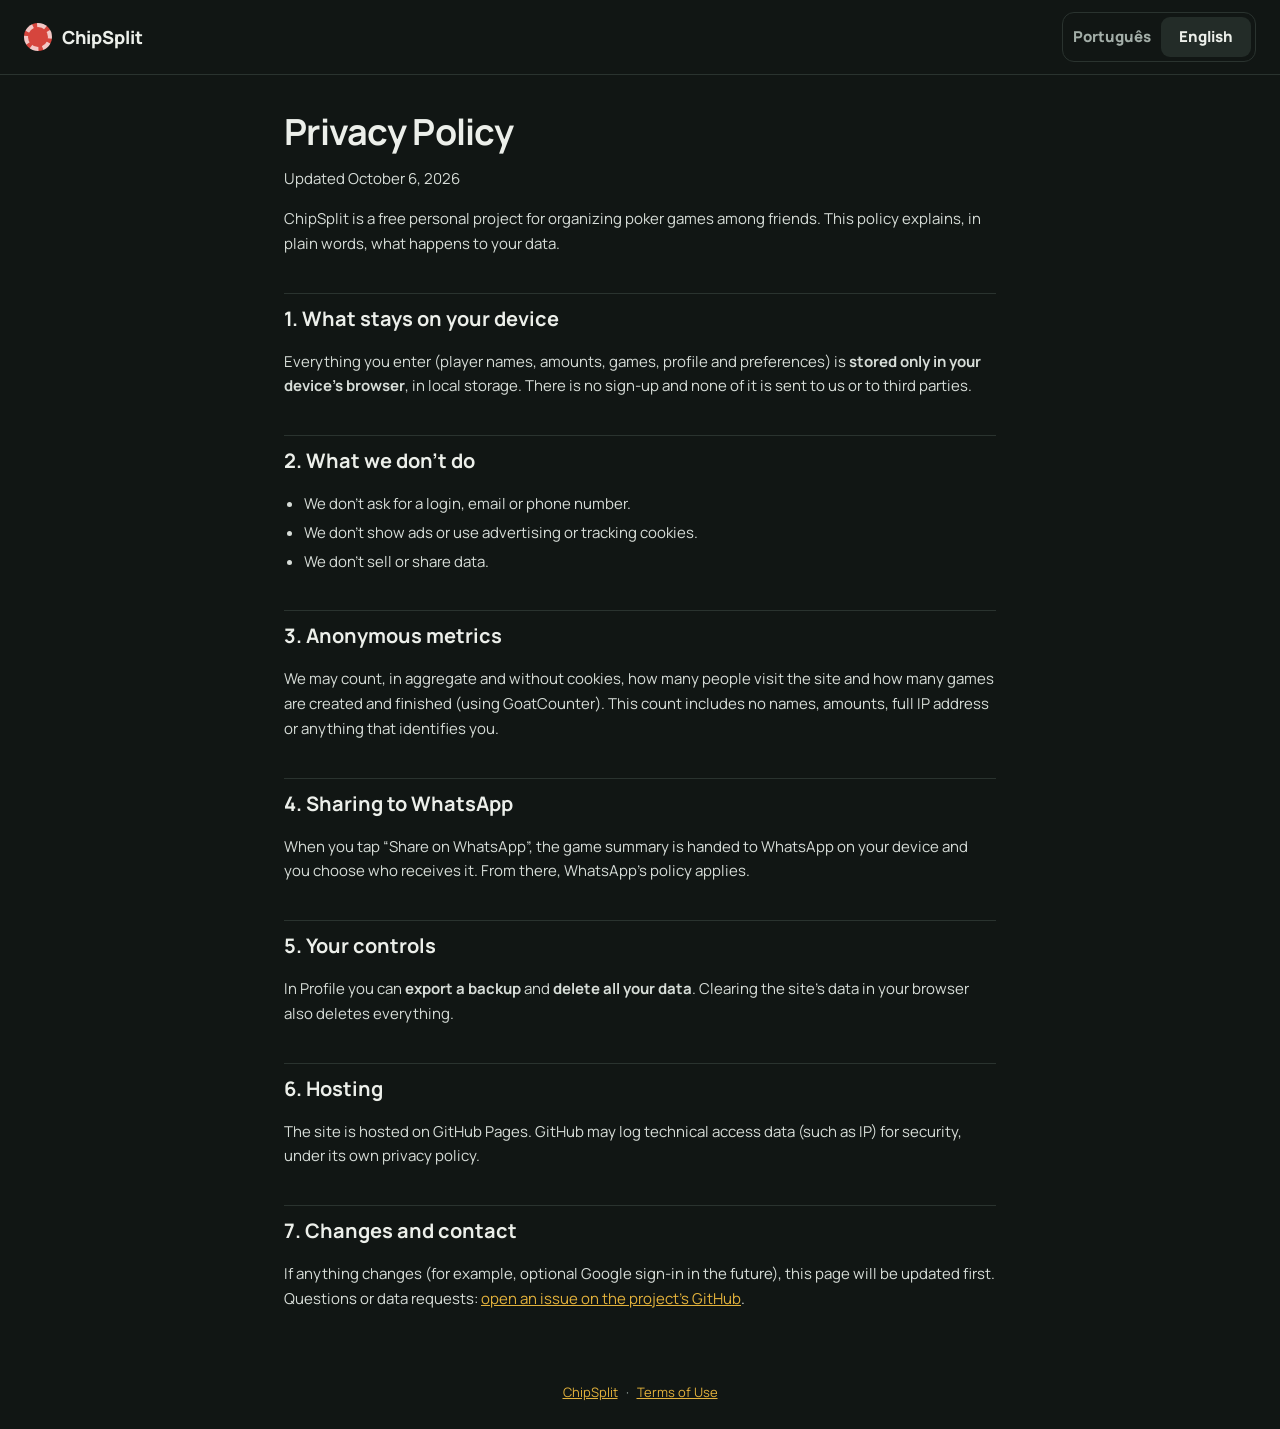
==== commit b29a22b9: "v1.0: Novo jogo guiado, torneio, add-on, retomar, WhatsApp, guias SEO, README de portfólio" ====
--- a/privacidade.html
+++ b/privacidade.html
@@ -7,6 +7,7 @@
   <link rel="preconnect" href="https://fonts.googleapis.com">
   <link href="https://fonts.googleapis.com/css2?family=Manrope:wght@400;600;700;800&family=JetBrains+Mono:wght@500;700&display=swap" rel="stylesheet">
   <link rel="stylesheet" href="styles.css">
+  <link rel="icon" type="image/png" href="icons/icon-192.png">
 </head>
 <body class="legal-page">
   <header class="legal-top">
@@ -17,280 +18,59 @@
     </div>
   </header>
 
-  <!-- MODELO: substitua os campos entre [colchetes] e peça revisão de um advogado antes de publicar. -->
-
-  <!-- =============================== PORTUGUÊS =============================== -->
   <article class="legal" lang="pt-BR" data-doc="pt">
-    <p class="legal-draft">Modelo para revisão: preencha os campos entre [colchetes] e valide com um advogado antes de publicar o app.</p>
     <h1>Política de Privacidade</h1>
-    <p class="legal-meta">Última atualização: 2 de outubro de 2026 · Versão 1.0</p>
-
-    <section class="legal-summary" aria-label="Resumo">
-      <div><b>Sem conta, seus dados ficam no seu aparelho.</b><span>No modo convidado, perfil, jogos e histórico não são enviados para os nossos servidores.</span></div>
-      <div><b>Não vendemos seus dados.</b><span>Nunca vendemos nem alugamos informações pessoais.</span></div>
-      <div><b>A versão grátis tem anúncios.</b><span>Os parceiros de anúncio podem usar dados do aparelho, conforme explicado abaixo.</span></div>
-      <div><b>Você controla tudo.</b><span>Dá para exportar ou apagar todos os seus dados em Perfil › Dados e privacidade.</span></div>
-    </section>
-
-    <nav class="legal-toc" aria-label="Índice">
-      <ol>
-        <li><a href="#pt-1">Quem somos</a></li>
-        <li><a href="#pt-2">Dados que tratamos</a></li>
-        <li><a href="#pt-3">Para que usamos e bases legais</a></li>
-        <li><a href="#pt-4">O que não fazemos</a></li>
-        <li><a href="#pt-5">Com quem compartilhamos</a></li>
-        <li><a href="#pt-6">Transferência internacional</a></li>
-        <li><a href="#pt-7">Armazenamento no aparelho e cookies</a></li>
-        <li><a href="#pt-8">Por quanto tempo guardamos</a></li>
-        <li><a href="#pt-9">Seus direitos</a></li>
-        <li><a href="#pt-10">Segurança</a></li>
-        <li><a href="#pt-11">Menores de idade</a></li>
-        <li><a href="#pt-12">Mudanças nesta política</a></li>
-        <li><a href="#pt-13">Contato e Encarregado</a></li>
-      </ol>
-    </nav>
-
-    <h2 id="pt-1">1. Quem somos</h2>
-    <p>O ChipSplit é um aplicativo para organizar partidas de poker entre amigos: dividir fichas, registrar entradas, rebuys e saques, e fazer a conta no fim do jogo. Ele é oferecido por <b>[NOME DO RESPONSÁVEL OU EMPRESA]</b>, inscrito no [CPF/CNPJ] <b>[NÚMERO]</b>, com endereço em [ENDEREÇO COMPLETO] (“nós”). Somos o <b>controlador</b> dos dados pessoais tratados pelo app, nos termos da Lei Geral de Proteção de Dados (Lei nº 13.709/2018, “LGPD”) e, quando aplicável, do Regulamento Geral de Proteção de Dados da União Europeia (“GDPR”).</p>
-    <p>Esta política vale para o aplicativo ChipSplit no Android, iOS e na web, e para o site [ENDEREÇO DO SITE].</p>
-
-    <h2 id="pt-2">2. Dados que tratamos</h2>
-    <h3>2.1 Dados que você mesmo informa</h3>
+    <p class="legal-updated">Atualizada em 6 de outubro de 2026</p>
+    <p>O ChipSplit é um projeto pessoal e gratuito para organizar poker entre amigos. Esta política explica, em linguagem simples, o que acontece com os seus dados.</p>
+    <h2>1. O que fica no seu aparelho</h2>
+    <p>Tudo o que você digita (nomes dos jogadores, valores, partidas, perfil e preferências) fica <b>salvo só no navegador do seu aparelho</b>, no armazenamento local. Não existe cadastro e nada disso é enviado para nós ou para terceiros.</p>
+    <h2>2. O que não fazemos</h2>
     <ul>
-      <li><b>Perfil:</b> nome ou apelido, @ de usuário, foto de perfil, idioma e moeda preferidos.</li>
-      <li><b>Partidas:</b> nomes dos participantes, valores de entrada, rebuys e saques, quantidade e valor das fichas, horários de cada evento e o resultado final.</li>
+      <li>Não pedimos login, e-mail ou telefone.</li>
+      <li>Não mostramos anúncios e não usamos cookies de publicidade ou rastreamento.</li>
+      <li>Não vendemos nem compartilhamos dados.</li>
     </ul>
-    <p><b>No modo convidado (sem conta)</b>, esses dados ficam guardados <b>somente no armazenamento do seu aparelho ou navegador</b>. Nós não recebemos nem temos acesso a eles. Se você exportar um backup, o arquivo fica com você.</p>
-
-    <h3>2.2 Dados de outras pessoas que você registra</h3>
-    <p>Ao montar uma partida você pode digitar nomes de amigos. Use apenas o necessário (um apelido basta) e registre essas pessoas só se elas estiverem de acordo. Você é responsável por esses dados quando os informa.</p>
-
-    <h3>2.3 Conta (quando estiver disponível)</h3>
-    <p>Se você optar por criar uma conta com o Google, trataremos: identificador da conta, e-mail, nome e foto públicos do Google, além dos dados do item 2.1, que passam a ser guardados na nuvem para sincronizar entre aparelhos e permitir amigos e jogos online. Para adicionar amigos, seu nome, @ e foto ficam visíveis para quem você aceitar como amigo.</p>
-
-    <h3>2.4 Anúncios (versão grátis)</h3>
-    <p>A versão grátis exibe anúncios de parceiros como o Google AdMob. Esses parceiros podem coletar o identificador de publicidade do aparelho, endereço IP, modelo do aparelho, sistema operacional, idioma e interações com os anúncios, para exibir, medir e, se você permitir, personalizar anúncios. Quando a lei exigir, pediremos seu consentimento antes. Você pode desativar anúncios personalizados nas configurações do seu aparelho e removê-los por completo assinando o ChipSplit Pro.</p>
-
-    <h3>2.5 Assinatura (ChipSplit Pro)</h3>
-    <p>Pagamentos são processados pela Google Play ou pela App Store. Nós <b>não recebemos</b> dados de cartão. Recebemos apenas a confirmação da assinatura (status, plano e datas) para liberar os recursos.</p>
-
-    <h3>2.6 Dados técnicos</h3>
-    <p>Podemos coletar relatórios de erro e dados de uso agregados (por exemplo, telas abertas e falhas), sem o conteúdo das suas partidas, para corrigir problemas e melhorar o app. Quando esses dados não forem anônimos, você poderá desligar o envio nas configurações.</p>
-
-    <h2 id="pt-3">3. Para que usamos e bases legais</h2>
-    <div class="table-wrap">
-      <table class="legal-table">
-        <thead><tr><th scope="col">Finalidade</th><th scope="col">Dados</th><th scope="col">Base legal (LGPD)</th></tr></thead>
-        <tbody>
-          <tr><td>Fazer o app funcionar: calcular fichas, registrar partidas, mostrar histórico e estatísticas</td><td>Perfil e partidas</td><td>Execução de contrato (art. 7º, V)</td></tr>
-          <tr><td>Conta, sincronização e amigos (quando disponíveis)</td><td>Conta, perfil e partidas</td><td>Execução de contrato (art. 7º, V)</td></tr>
-          <tr><td>Exibir e medir anúncios na versão grátis</td><td>Dados de anúncio</td><td>Legítimo interesse (art. 7º, IX) ou consentimento (art. 7º, I), quando exigido</td></tr>
-          <tr><td>Anúncios personalizados</td><td>Dados de anúncio</td><td>Consentimento (art. 7º, I)</td></tr>
-          <tr><td>Gerenciar a assinatura Pro</td><td>Status da assinatura</td><td>Execução de contrato (art. 7º, V)</td></tr>
-          <tr><td>Corrigir erros, segurança e prevenção de fraude</td><td>Dados técnicos</td><td>Legítimo interesse (art. 7º, IX)</td></tr>
-          <tr><td>Cumprir leis e ordens de autoridades</td><td>Os estritamente necessários</td><td>Obrigação legal (art. 7º, II) e exercício de direitos (art. 7º, VI)</td></tr>
-        </tbody>
-      </table>
-    </div>
-
-    <h2 id="pt-4">4. O que não fazemos</h2>
-    <ul>
-      <li>Não vendemos nem alugamos dados pessoais.</li>
-      <li>Não usamos o conteúdo das suas partidas para anúncios.</li>
-      <li>Não intermediamos, guardamos nem transferimos dinheiro. O app só registra valores que você informa.</li>
-      <li>Não tomamos decisões automatizadas que produzam efeitos legais sobre você.</li>
-    </ul>
-
-    <h2 id="pt-5">5. Com quem compartilhamos</h2>
-    <ul>
-      <li><b>Infraestrutura e nuvem</b> (por exemplo, Google Firebase), apenas quando você tiver conta, para guardar e sincronizar seus dados.</li>
-      <li><b>Parceiros de anúncio</b> (por exemplo, Google AdMob), na versão grátis, conforme o item 2.4.</li>
-      <li><b>Lojas de aplicativos</b> (Google Play e App Store), para processar a assinatura.</li>
-      <li><b>Autoridades</b>, quando houver obrigação legal ou ordem judicial.</li>
-      <li><b>Em caso de reorganização societária</b> (fusão, aquisição), mantendo as garantias desta política.</li>
-    </ul>
-    <p>Os fornecedores só podem usar os dados para prestar o serviço contratado e seguem obrigações de confidencialidade e segurança.</p>
-
-    <h2 id="pt-6">6. Transferência internacional</h2>
-    <p>Alguns fornecedores, como Google e Apple, podem processar dados em servidores fora do Brasil. Nesses casos, a transferência segue o art. 33 da LGPD, com garantias como cláusulas contratuais padrão e fornecedores com programas de conformidade reconhecidos.</p>
-
-    <h2 id="pt-7">7. Armazenamento no aparelho e cookies</h2>
-    <p>O app usa o armazenamento local do aparelho/navegador para funcionar, por exemplo para guardar seu perfil, partidas, idioma e preferências. Esses dados não são cookies de rastreamento e não são enviados para nós no modo convidado. Não usamos cookies próprios de publicidade; os parceiros de anúncio podem usar identificadores próprios, conforme o item 2.4.</p>
-
-    <h2 id="pt-8">8. Por quanto tempo guardamos</h2>
-    <ul>
-      <li><b>Modo convidado:</b> no seu aparelho, até você apagar (Perfil › Apagar todos os meus dados) ou limpar os dados do app/navegador.</li>
-      <li><b>Conta:</b> enquanto ela estiver ativa. Depois do pedido de exclusão, apagamos em até 30 dias, salvo o que a lei obrigar a manter.</li>
-      <li><b>Registros de acesso:</b> por 6 meses, quando exigido pelo art. 15 do Marco Civil da Internet (Lei nº 12.965/2014).</li>
-    </ul>
-
-    <h2 id="pt-9">9. Seus direitos</h2>
-    <p>Pela LGPD (art. 18) você pode, a qualquer momento:</p>
-    <ul class="cols">
-      <li>confirmar se tratamos seus dados;</li>
-      <li>acessar seus dados;</li>
-      <li>corrigir dados incompletos ou errados;</li>
-      <li>pedir anonimização, bloqueio ou eliminação de dados desnecessários;</li>
-      <li>pedir a portabilidade;</li>
-      <li>pedir a eliminação dos dados tratados com consentimento;</li>
-      <li>saber com quem compartilhamos;</li>
-      <li>saber que pode negar o consentimento e o que acontece se negar;</li>
-      <li>revogar o consentimento;</li>
-      <li>se opor a tratamentos irregulares;</li>
-      <li>pedir revisão de decisões automatizadas.</li>
-    </ul>
-    <p>No modo convidado, você mesmo exerce a maior parte desses direitos no app: <b>Exportar backup</b> (acesso e portabilidade), editar o perfil (correção) e <b>Apagar todos os meus dados</b> (eliminação). Para os demais, escreva para <b>[E-MAIL DE PRIVACIDADE]</b>. Respondemos em até 15 dias. Se estiver na União Europeia ou no Reino Unido, você tem direitos equivalentes pelo GDPR. Se morar na Califórnia, tem os direitos da CCPA/CPRA, incluindo o de não ter dados “vendidos ou compartilhados”; nós não vendemos dados. Você também pode reclamar à Autoridade Nacional de Proteção de Dados (ANPD) ou à autoridade do seu país.</p>
-
-    <h2 id="pt-10">10. Segurança</h2>
-    <p>Usamos medidas técnicas e organizacionais compatíveis com o risco: criptografia em trânsito (HTTPS), controle de acesso, regras de segurança no banco de dados e o mínimo de dados necessário. No modo convidado, a segurança dos dados depende também do seu aparelho; proteja-o com senha ou biometria. Em caso de incidente que possa causar risco relevante, avisaremos você e a ANPD, conforme o art. 48 da LGPD.</p>
-
-    <h2 id="pt-11">11. Menores de idade</h2>
-    <p>O ChipSplit é destinado a <b>maiores de 18 anos</b>. Não coletamos dados de menores de forma intencional. Se souber que um menor nos forneceu dados, fale com a gente que apagaremos.</p>
-
-    <h2 id="pt-12">12. Mudanças nesta política</h2>
-    <p>Podemos atualizar esta política para refletir mudanças no app ou na lei. Quando a mudança for relevante, avisaremos no app antes de ela valer. A data no topo mostra a versão em vigor.</p>
-
-    <h2 id="pt-13">13. Contato e Encarregado (DPO)</h2>
-    <address>
-      <b>[NOME DO RESPONSÁVEL OU EMPRESA]</b><br>
-      Encarregado pelo tratamento de dados: [NOME DO ENCARREGADO]<br>
-      E-mail: [E-MAIL DE PRIVACIDADE]<br>
-      Endereço: [ENDEREÇO COMPLETO]
-    </address>
+    <h2>3. Métricas anônimas</h2>
+    <p>Podemos contar, de forma agregada e sem cookies, quantas pessoas visitam o site e quantos jogos são criados e encerrados (usando o GoatCounter). Essa contagem não inclui nomes, valores, endereço IP completo ou qualquer dado que identifique você.</p>
+    <h2>4. Compartilhar pelo WhatsApp</h2>
+    <p>Quando você toca em “Compartilhar no WhatsApp”, o resumo do jogo é enviado para o WhatsApp do seu aparelho, e quem decide para quem mandar é você. A partir daí vale a política do WhatsApp.</p>
+    <h2>5. Seus controles</h2>
+    <p>No Perfil você pode <b>exportar um backup</b> e <b>apagar todos os seus dados</b>. Limpar os dados do site no navegador também apaga tudo.</p>
+    <h2>6. Hospedagem</h2>
+    <p>O site é hospedado no GitHub Pages. O GitHub pode registrar dados técnicos de acesso (como IP) para segurança, conforme a política de privacidade dele.</p>
+    <h2>7. Mudanças e contato</h2>
+    <p>Se algo mudar (por exemplo, login opcional com Google no futuro), esta página será atualizada antes. Dúvidas ou pedidos sobre seus dados: <a href="https://github.com/Nicorivis/chipsplit/issues">abra uma issue no GitHub do projeto</a>.</p>
   </article>
 
-  <!-- =============================== ENGLISH =============================== -->
   <article class="legal" lang="en" data-doc="en" hidden>
-    <p class="legal-draft">Draft for review: fill in the [bracketed] fields and have a lawyer validate it before publishing the app.</p>
-    <p class="legal-note" data-note-es hidden>Versión en inglés. La traducción oficial al español estará disponible pronto.</p>
-    <p class="legal-note" data-note-zh hidden>英文版本。官方中文翻译即将推出。</p>
+    <p class="legal-note" data-note-es hidden>Versión en inglés.</p>
+    <p class="legal-note" data-note-zh hidden>英文版本。</p>
     <h1>Privacy Policy</h1>
-    <p class="legal-meta">Last updated: October 2, 2026 · Version 1.0</p>
-
-    <section class="legal-summary" aria-label="Summary">
-      <div><b>Without an account, your data stays on your device.</b><span>In guest mode your profile, games and history are not sent to our servers.</span></div>
-      <div><b>We do not sell your data.</b><span>We never sell or rent personal information.</span></div>
-      <div><b>The free version shows ads.</b><span>Ad partners may use device data, as explained below.</span></div>
-      <div><b>You are in control.</b><span>Export or delete all your data in Profile › Data and privacy.</span></div>
-    </section>
-
-    <nav class="legal-toc" aria-label="Contents">
-      <ol>
-        <li><a href="#en-1">Who we are</a></li>
-        <li><a href="#en-2">Data we process</a></li>
-        <li><a href="#en-3">Purposes and legal bases</a></li>
-        <li><a href="#en-4">What we do not do</a></li>
-        <li><a href="#en-5">Who we share data with</a></li>
-        <li><a href="#en-6">International transfers</a></li>
-        <li><a href="#en-7">On-device storage and cookies</a></li>
-        <li><a href="#en-8">How long we keep data</a></li>
-        <li><a href="#en-9">Your rights</a></li>
-        <li><a href="#en-10">Security</a></li>
-        <li><a href="#en-11">Minors</a></li>
-        <li><a href="#en-12">Changes to this policy</a></li>
-        <li><a href="#en-13">Contact and Data Protection Officer</a></li>
-      </ol>
-    </nav>
-
-    <h2 id="en-1">1. Who we are</h2>
-    <p>ChipSplit is an app to organize poker games among friends: split chips, record buy-ins, rebuys and cash-outs, and settle up at the end. It is provided by <b>[NAME OF OWNER OR COMPANY]</b>, registration number <b>[NUMBER]</b>, located at [FULL ADDRESS] (“we”). We are the <b>controller</b> of the personal data processed by the app under Brazil’s General Data Protection Law (Law 13,709/2018, “LGPD”) and, where applicable, the EU General Data Protection Regulation (“GDPR”).</p>
-    <p>This policy covers the ChipSplit app on Android, iOS and the web, and the website [WEBSITE ADDRESS].</p>
-
-    <h2 id="en-2">2. Data we process</h2>
-    <h3>2.1 Data you provide</h3>
+    <p class="legal-updated">Updated October 6, 2026</p>
+    <p>ChipSplit is a free personal project for organizing poker games among friends. This policy explains, in plain words, what happens to your data.</p>
+    <h2>1. What stays on your device</h2>
+    <p>Everything you enter (player names, amounts, games, profile and preferences) is <b>stored only in your device’s browser</b>, in local storage. There is no sign-up and none of it is sent to us or to third parties.</p>
+    <h2>2. What we don’t do</h2>
     <ul>
-      <li><b>Profile:</b> name or nickname, @ username, profile photo, preferred language and currency.</li>
-      <li><b>Games:</b> participant names, buy-in, rebuy and cash-out amounts, chip quantities and values, the time of each event and the final result.</li>
+      <li>We don’t ask for a login, email or phone number.</li>
+      <li>We don’t show ads or use advertising or tracking cookies.</li>
+      <li>We don’t sell or share data.</li>
     </ul>
-    <p><b>In guest mode (no account)</b>, this data is stored <b>only in your device or browser storage</b>. We do not receive or have access to it. If you export a backup, the file stays with you.</p>
-
-    <h3>2.2 Other people’s data you record</h3>
-    <p>When setting up a game you may type your friends’ names. Use only what is needed (a nickname is enough) and record people only if they agree. You are responsible for this data when you enter it.</p>
-
-    <h3>2.3 Account (when available)</h3>
-    <p>If you choose to create an account with Google, we will process your account identifier, email address, public Google name and photo, plus the data in section 2.1, which will then be stored in the cloud to sync between devices and to enable friends and online games. To add friends, your name, @ and photo are visible to people you accept as friends.</p>
-
-    <h3>2.4 Advertising (free version)</h3>
-    <p>The free version shows ads from partners such as Google AdMob. These partners may collect your device advertising ID, IP address, device model, operating system, language and ad interactions to show, measure and, if you allow it, personalize ads. Where the law requires it, we will ask for your consent first. You can turn off personalized ads in your device settings and remove ads entirely by subscribing to ChipSplit Pro.</p>
-
-    <h3>2.5 Subscription (ChipSplit Pro)</h3>
-    <p>Payments are processed by Google Play or the App Store. We <b>do not receive</b> card details. We only receive the subscription confirmation (status, plan and dates) to unlock features.</p>
-
-    <h3>2.6 Technical data</h3>
-    <p>We may collect crash reports and aggregated usage data (for example, screens opened and errors), without the content of your games, to fix problems and improve the app. When this data is not anonymous, you will be able to turn it off in settings.</p>
-
-    <h2 id="en-3">3. Purposes and legal bases</h2>
-    <div class="table-wrap">
-      <table class="legal-table">
-        <thead><tr><th scope="col">Purpose</th><th scope="col">Data</th><th scope="col">Legal basis</th></tr></thead>
-        <tbody>
-          <tr><td>Run the app: calculate chips, record games, show history and stats</td><td>Profile and games</td><td>Performance of a contract (LGPD art. 7 V; GDPR art. 6(1)(b))</td></tr>
-          <tr><td>Account, sync and friends (when available)</td><td>Account, profile and games</td><td>Performance of a contract</td></tr>
-          <tr><td>Show and measure ads in the free version</td><td>Advertising data</td><td>Legitimate interests, or consent where required</td></tr>
-          <tr><td>Personalized ads</td><td>Advertising data</td><td>Consent</td></tr>
-          <tr><td>Manage the Pro subscription</td><td>Subscription status</td><td>Performance of a contract</td></tr>
-          <tr><td>Fix errors, security and fraud prevention</td><td>Technical data</td><td>Legitimate interests</td></tr>
-          <tr><td>Comply with laws and orders from authorities</td><td>Strictly what is needed</td><td>Legal obligation and exercise of rights</td></tr>
-        </tbody>
-      </table>
-    </div>
-
-    <h2 id="en-4">4. What we do not do</h2>
-    <ul>
-      <li>We do not sell or rent personal data.</li>
-      <li>We do not use the content of your games for advertising.</li>
-      <li>We do not handle, hold or transfer money. The app only records amounts you enter.</li>
-      <li>We do not make automated decisions that have legal effects on you.</li>
-    </ul>
-
-    <h2 id="en-5">5. Who we share data with</h2>
-    <ul>
-      <li><b>Infrastructure and cloud providers</b> (for example, Google Firebase), only when you have an account, to store and sync your data.</li>
-      <li><b>Advertising partners</b> (for example, Google AdMob), in the free version, as described in 2.4.</li>
-      <li><b>App stores</b> (Google Play and App Store), to process subscriptions.</li>
-      <li><b>Authorities</b>, when required by law or court order.</li>
-      <li><b>In a corporate reorganization</b> (merger, acquisition), keeping the protections of this policy.</li>
-    </ul>
-    <p>Providers may only use the data to deliver the contracted service and are bound by confidentiality and security obligations.</p>
-
-    <h2 id="en-6">6. International transfers</h2>
-    <p>Some providers, such as Google and Apple, may process data on servers outside your country. In those cases transfers follow LGPD art. 33 and GDPR Chapter V, with safeguards such as standard contractual clauses and providers with recognized compliance programs.</p>
-
-    <h2 id="en-7">7. On-device storage and cookies</h2>
-    <p>The app uses your device/browser local storage to work, for example to keep your profile, games, language and preferences. This is not tracking cookies and is not sent to us in guest mode. We do not use our own advertising cookies; ad partners may use their own identifiers as described in 2.4.</p>
-
-    <h2 id="en-8">8. How long we keep data</h2>
-    <ul>
-      <li><b>Guest mode:</b> on your device until you delete it (Profile › Delete all my data) or clear the app/browser data.</li>
-      <li><b>Account:</b> while it is active. After a deletion request we erase it within 30 days, except what the law requires us to keep.</li>
-      <li><b>Access logs:</b> for 6 months where required by Brazil’s Internet Civil Framework (Law 12,965/2014, art. 15).</li>
-    </ul>
-
-    <h2 id="en-9">9. Your rights</h2>
-    <p>Depending on where you live, you can ask us to confirm whether we process your data; access, correct, delete, restrict or port it; object to processing; withdraw consent at any time; and learn who we share it with. In guest mode you exercise most of these rights yourself in the app: <b>Export backup</b> (access and portability), edit your profile (correction) and <b>Delete all my data</b> (erasure). For anything else, email <b>[PRIVACY EMAIL]</b>; we reply within 15 days (LGPD) or one month (GDPR). California residents have rights under the CCPA/CPRA, including the right to opt out of the “sale or sharing” of personal information; we do not sell personal information. You may also complain to Brazil’s ANPD or your local data protection authority.</p>
-
-    <h2 id="en-10">10. Security</h2>
-    <p>We use technical and organizational measures appropriate to the risk: encryption in transit (HTTPS), access control, database security rules and data minimization. In guest mode, your data’s security also depends on your device; protect it with a passcode or biometrics. If an incident may cause significant risk, we will notify you and the competent authority as required by law.</p>
-
-    <h2 id="en-11">11. Minors</h2>
-    <p>ChipSplit is intended for people <b>18 and older</b>. We do not knowingly collect data from minors. If you learn that a minor has given us data, contact us and we will delete it.</p>
-
-    <h2 id="en-12">12. Changes to this policy</h2>
-    <p>We may update this policy to reflect changes in the app or the law. When a change is significant, we will notify you in the app before it takes effect. The date at the top shows the version in force.</p>
-
-    <h2 id="en-13">13. Contact and Data Protection Officer</h2>
-    <address>
-      <b>[NAME OF OWNER OR COMPANY]</b><br>
-      Data Protection Officer: [DPO NAME]<br>
-      Email: [PRIVACY EMAIL]<br>
-      Address: [FULL ADDRESS]
-    </address>
+    <h2>3. Anonymous metrics</h2>
+    <p>We may count, in aggregate and without cookies, how many people visit the site and how many games are created and finished (using GoatCounter). This count includes no names, amounts, full IP address or anything that identifies you.</p>
+    <h2>4. Sharing to WhatsApp</h2>
+    <p>When you tap “Share on WhatsApp”, the game summary is handed to WhatsApp on your device and you choose who receives it. From there, WhatsApp’s policy applies.</p>
+    <h2>5. Your controls</h2>
+    <p>In Profile you can <b>export a backup</b> and <b>delete all your data</b>. Clearing the site’s data in your browser also deletes everything.</p>
+    <h2>6. Hosting</h2>
+    <p>The site is hosted on GitHub Pages. GitHub may log technical access data (such as IP) for security, under its own privacy policy.</p>
+    <h2>7. Changes and contact</h2>
+    <p>If anything changes (for example, optional Google sign-in in the future), this page will be updated first. Questions or data requests: <a href="https://github.com/Nicorivis/chipsplit/issues">open an issue on the project’s GitHub</a>.</p>
   </article>
 
   <footer class="foot">
     <a href="index.html">ChipSplit</a> · <a href="termos.html" data-link-terms>Termos de Uso</a>
   </footer>
-
   <script src="legal.js"></script>
 </body>
 </html>
--- a/styles.css
+++ b/styles.css
@@ -414,3 +414,197 @@
 @media (max-width: 560px) { .legal h1 { font-size: 28px; } .legal { padding: 20px 16px 40px; } .legal-top { padding: 10px 16px; } }
 
 #accountIcon[hidden] { display: none; }
+
+/* ================= v0.7 — animações de confirmação ================= */
+button { position: relative; overflow: hidden; transition: transform .12s ease, filter .15s ease, background-color .15s ease; -webkit-tap-highlight-color: transparent; }
+button:not(:disabled):active { transform: scale(.96); }
+button.primary:not(:disabled):hover, button.gold-btn:not(:disabled):hover { filter: brightness(1.08); }
+.ripple { position: absolute; border-radius: 50%; background: currentColor; opacity: .22; transform: scale(0); pointer-events: none; animation: ripple .55s ease-out forwards; }
+@keyframes ripple { to { transform: scale(1); opacity: 0; } }
+
+/* destaque no cartão */
+.fx-flash { animation: fxFlash 1.2s ease; }
+@keyframes fxFlash {
+  0% { box-shadow: 0 0 0 0 rgba(227,178,60,.0); border-color: var(--line); }
+  20% { box-shadow: 0 0 0 4px rgba(227,178,60,.55); border-color: var(--gold); transform: scale(1.015); }
+  100% { box-shadow: 0 0 0 0 rgba(227,178,60,0); border-color: var(--line); transform: none; }
+}
+
+/* botão com ✓ */
+.fx-done { color: transparent !important; }
+.fx-done::after { content: '✓'; position: absolute; inset: 0; display: flex; align-items: center; justify-content: center; color: #141413; font-size: 22px; font-weight: 800; animation: pop .35s ease; }
+@keyframes pop { 0% { transform: scale(.4); opacity: 0; } 70% { transform: scale(1.15); opacity: 1; } 100% { transform: scale(1); } }
+
+/* telas */
+.fx-view { animation: viewIn .28s ease both; }
+@keyframes viewIn { from { opacity: 0; transform: translateY(8px); } to { opacity: 1; transform: none; } }
+
+/* janelas */
+dialog[open] .dlg-body { animation: dlgIn .22s cubic-bezier(.2,.9,.3,1.2) both; }
+dialog[open]::backdrop { animation: fadeIn .2s ease both; }
+@keyframes dlgIn { from { opacity: 0; transform: translateY(12px) scale(.97); } to { opacity: 1; transform: none; } }
+@keyframes fadeIn { from { opacity: 0; } to { opacity: 1; } }
+
+/* mensagens novas */
+.msg { animation: viewIn .25s ease both; }
+.status { transition: background-color .2s ease, color .2s ease, border-color .2s ease; }
+
+/* distribuindo fichas */
+.deal-overlay { position: fixed; inset: 0; z-index: 50; display: flex; flex-direction: column; align-items: center; justify-content: center; gap: 18px; background: rgba(8,12,10,.78); opacity: 0; transition: opacity .2s ease; }
+.deal-overlay.show { opacity: 1; }
+.deal-table { position: relative; width: 300px; height: 210px; max-width: calc(100vw - 32px); border-radius: 50%; background: radial-gradient(ellipse at 50% 40%, #1E4D3A 0%, #16352A 65%, #102720 100%); border: 6px solid #3A2A18; box-shadow: 0 10px 40px rgba(0,0,0,.5); }
+.deal-center { position: absolute; left: 50%; top: 50%; width: 30px; height: 30px; margin: -15px 0 0 -15px; border-radius: 50%; background: #D6453D; border: 4px dashed rgba(255,255,255,.7); box-sizing: border-box; }
+.deal-seat { position: absolute; width: 30px; height: 30px; margin: -15px 0 0 -15px; border-radius: 50%; background: rgba(255,255,255,.08); border: 1.5px solid rgba(255,255,255,.25); opacity: 0; animation: seatIn .25s ease forwards; }
+@keyframes seatIn { to { opacity: 1; } }
+.deal-chip { position: absolute; left: 50%; top: 50%; width: 22px; height: 22px; margin: -11px 0 0 -11px; border-radius: 50%; background: var(--c); border: 3px dashed rgba(255,255,255,.6); box-sizing: border-box; box-shadow: 0 2px 0 rgba(0,0,0,.4); opacity: 0; animation: dealChip .45s cubic-bezier(.25,.8,.3,1.1) forwards; }
+@keyframes dealChip {
+  0% { opacity: 1; transform: translate(0, 0) scale(.6) rotate(0); }
+  100% { opacity: 1; transform: translate(var(--x), var(--y)) scale(1) rotate(200deg); }
+}
+.deal-label { margin: 0; color: #fff; font-weight: 800; font-size: 18px; animation: viewIn .3s ease both; }
+
+@media (prefers-reduced-motion: reduce) {
+  button:active { transform: none; }
+  .fx-flash, .fx-view, dialog[open] .dlg-body, .msg { animation: none !important; }
+}
+
+/* ================= v0.8 — app instalável ================= */
+.install-btn { display: inline-flex; align-items: center; gap: 6px; min-height: 44px; padding: 0 14px; border-radius: 22px; border: none; background: var(--gold); color: #141413; font-weight: 800; font-size: 14px; }
+.install-btn[hidden] { display: none; }
+@media (max-width: 560px) { .install-btn span { display: none; } .install-btn { padding: 0 12px; } }
+@media (display-mode: standalone) { .top { padding-top: max(14px, env(safe-area-inset-top)); } .foot a[href="tests.html"] { display: none; } }
+
+/* ================= v0.9 — telas fluidas ================= */
+.top { view-transition-name: topbar; }
+.ad-banner { view-transition-name: adbanner; }
+::view-transition-old(root), ::view-transition-new(root) { animation-duration: .3s; animation-timing-function: cubic-bezier(.3,.8,.3,1); }
+html[data-dir="fwd"]::view-transition-old(root) { animation-name: vtOutLeft; }
+html[data-dir="fwd"]::view-transition-new(root) { animation-name: vtInRight; }
+html[data-dir="back"]::view-transition-old(root) { animation-name: vtOutRight; }
+html[data-dir="back"]::view-transition-new(root) { animation-name: vtInLeft; }
+@keyframes vtOutLeft { to { opacity: 0; transform: translateX(-28px); } }
+@keyframes vtInRight { from { opacity: 0; transform: translateX(28px); } }
+@keyframes vtOutRight { to { opacity: 0; transform: translateX(28px); } }
+@keyframes vtInLeft { from { opacity: 0; transform: translateX(-28px); } }
+
+.tabs { position: relative; }
+.tab-ink { position: absolute; top: 4px; bottom: 4px; left: 0; width: 0; border-radius: 10px; background: var(--text); transition: transform .32s cubic-bezier(.3,.8,.3,1), width .32s cubic-bezier(.3,.8,.3,1), opacity .2s; z-index: 0; pointer-events: none; }
+.tabs .tab { z-index: 1; background: transparent !important; transition: color .25s ease; }
+.tabs .tab[aria-current="page"] { color: #141413; }
+
+html { scroll-behavior: smooth; }
+.panel, .player, .card, .stat { transition: border-color .2s ease, transform .2s ease; }
+@media (hover: hover) { .player:hover { transform: translateY(-2px); } }
+
+@media (prefers-reduced-motion: reduce) {
+  ::view-transition-old(root), ::view-transition-new(root) { animation: none !important; }
+  .tab-ink { transition: none; }
+  html { scroll-behavior: auto; }
+}
+
+/* ===== v1.0 — Novo jogo guiado, retomar, mesa ao vivo, torneio ===== */
+.status:empty { display: none; }
+.label-like { font-size: 13px; font-weight: 700; color: var(--muted); }
+.calc-hero { grid-column: 1 / -1; display: flex; flex-direction: column; gap: 10px; min-width: 0; }
+.calc-hero > .hint { margin: 0; text-align: center; }
+.new-game {
+  display: flex; align-items: center; gap: 16px; width: 100%; min-height: 84px; padding: 16px 20px; text-align: left;
+  border: 1px solid var(--felt-line); border-radius: 20px; color: var(--text);
+  background: radial-gradient(120% 140% at 0% 0%, #1F4A39 0%, var(--felt) 55%, #10261E 100%);
+  box-shadow: 0 8px 24px rgba(0,0,0,.25), inset 0 1px 0 rgba(255,255,255,.06);
+  transition: transform .15s ease, filter .15s ease;
+}
+.new-game:hover { filter: brightness(1.08); }
+.new-game:active { transform: scale(.985); }
+.ng-chip {
+  flex: none; width: 46px; height: 46px; border-radius: 50%; background: #2E9E5B;
+  border: 5px dashed rgba(255,255,255,.75); box-shadow: 0 0 0 3px #1B6B3D, 0 4px 10px rgba(0,0,0,.35);
+}
+.new-game:hover .ng-chip { animation: ng-spin 1.2s ease; }
+@keyframes ng-spin { to { transform: rotate(360deg); } }
+.ng-text { display: flex; flex-direction: column; gap: 2px; min-width: 0; }
+.ng-text b { font-size: 19px; font-weight: 800; }
+.ng-text small { color: var(--felt-text); font-size: 13px; }
+
+.resume {
+  display: flex; align-items: center; gap: 12px; padding: 10px 12px 10px 16px; border-radius: 16px;
+  background: #2B1416; border: 1px solid #5C2A2E;
+}
+.resume[hidden] { display: none; }
+.resume-dot { flex: none; width: 10px; height: 10px; border-radius: 50%; background: #FF5A60; box-shadow: 0 0 0 0 rgba(255,90,96,.6); animation: pulse 1.6s infinite; }
+@keyframes pulse { 70% { box-shadow: 0 0 0 10px rgba(255,90,96,0); } 100% { box-shadow: 0 0 0 0 rgba(255,90,96,0); } }
+.resume-text { flex: 1; min-width: 0; display: flex; flex-direction: column; }
+.resume-text small { color: #FF8A8E; font-size: 11px; font-weight: 800; text-transform: uppercase; letter-spacing: .05em; }
+.resume-text b { white-space: nowrap; overflow: hidden; text-overflow: ellipsis; }
+.resume .gold-btn.small, .resume .gold-btn { min-height: 40px; height: 40px; flex: none; }
+
+/* assistente */
+.wizard .dlg-body { gap: 12px; }
+.wiz-top { display: flex; justify-content: space-between; align-items: center; }
+.wiz-close { width: 40px; }
+.wiz-dots { display: grid; grid-template-columns: repeat(4, 1fr); gap: 6px; }
+.wiz-dots span { height: 4px; border-radius: 4px; background: var(--line-2); transition: background .25s ease; }
+.wiz-dots span.on { background: var(--gold); }
+.wiz-body { display: flex; flex-direction: column; gap: 12px; animation: wiz-in .22s ease; }
+@keyframes wiz-in { from { opacity: 0; transform: translateX(10px); } to { opacity: 1; transform: none; } }
+.wiz-stepper { display: grid; grid-template-columns: 64px 1fr 64px; align-items: center; gap: 8px; }
+.wiz-stepper output { text-align: center; font-family: var(--mono); font-size: 48px; font-weight: 700; line-height: 1; }
+.wiz-round { height: 64px; border-radius: 50%; border: 1px solid var(--line-2); background: var(--surface-2); color: var(--text); font-size: 26px; font-weight: 700; }
+.wiz-quick { display: grid; grid-template-columns: repeat(4, minmax(0, 1fr)); gap: 6px; }
+.wiz-pick { min-height: 42px; border-radius: 12px; border: 1px solid var(--line-2); background: transparent; color: var(--text); font-weight: 800; font-family: var(--mono); padding: 0 4px; }
+.wiz-pick[aria-pressed="true"] { background: var(--gold-bg); border-color: var(--gold); color: var(--gold); }
+.wiz-cards { display: flex; flex-direction: column; gap: 8px; }
+.wiz-card {
+  display: flex; flex-direction: column; gap: 3px; text-align: left; padding: 14px 16px; border-radius: 14px;
+  border: 1px solid var(--line-2); background: var(--bg); color: var(--text); transition: border-color .15s ease, background .15s ease;
+}
+.wiz-card b { font-size: 16px; }
+.wiz-card small { color: var(--muted); font-size: 13px; }
+.wiz-card[aria-pressed="true"] { border-color: var(--gold); background: var(--gold-bg); }
+.wiz-card[aria-pressed="true"] b { color: var(--gold); }
+.wiz-amount { display: flex; flex-direction: column; gap: 6px; }
+.wiz-amount span { font-size: 13px; color: var(--muted); font-weight: 700; }
+.wiz-amount input { font-family: var(--mono); font-size: 22px; font-weight: 700; }
+.wizard .actions { justify-content: space-between; }
+.wizard .actions .gold-btn { flex: 1; }
+.wizard .actions .ghost[hidden] { display: none; }
+
+/* mesa ao vivo */
+.badge.type { background: var(--gold-bg); color: var(--gold); }
+.dist-details { border: 1px solid var(--line); border-radius: 14px; padding: 4px 12px; background: var(--bg); }
+.dist-details summary { cursor: pointer; padding: 8px 0; font-weight: 700; color: var(--muted); list-style: none; }
+.dist-details summary::-webkit-details-marker { display: none; }
+.dist-details summary::before { content: '▸ '; display: inline-block; transition: transform .2s ease; }
+.dist-details[open] summary::before { transform: rotate(90deg); }
+.dist-details .bank { margin: 0 0 8px; }
+button.danger-ghost { background: transparent !important; color: #FF8A8E !important; border: 1px solid #6B3128 !important; }
+.live-footer {
+  position: sticky; bottom: 0; z-index: 5; display: flex; gap: 8px; justify-content: flex-end; flex-wrap: wrap;
+  margin: 16px -4px 0; padding: 12px 4px calc(12px + env(safe-area-inset-bottom));
+  background: linear-gradient(to top, var(--bg) 70%, rgba(17,22,20,0));
+}
+.live-footer > * { flex: 1 1 160px; max-width: 320px; }
+
+/* torneio */
+.standings { list-style: none; margin: 0; padding: 0; display: flex; flex-direction: column; gap: 6px; }
+.standings li { display: flex; align-items: center; gap: 10px; padding: 8px 10px; border-radius: 12px; background: var(--bg); border: 1px solid var(--line); min-width: 0; }
+.standings li b { flex: 1; min-width: 0; overflow: hidden; text-overflow: ellipsis; white-space: nowrap; }
+.standings li.out { opacity: .75; }
+.standings .prize { font-family: var(--mono); font-weight: 700; color: var(--gold); }
+.standings .row-actions { display: flex; gap: 4px; }
+.standings .row-actions .icon { width: 36px; height: 36px; }
+.place { display: inline-flex; align-items: center; justify-content: center; min-width: 36px; height: 24px; padding: 0 6px; border-radius: 8px; font-size: 12px; font-weight: 800; background: var(--surface-2); color: var(--muted); }
+.place-1 { background: linear-gradient(135deg, #F5D06B, #C9962A); color: #2A1E05; }
+.place-2 { background: linear-gradient(135deg, #E4E7EA, #A9B0B6); color: #1E2226; }
+.place-3 { background: linear-gradient(135deg, #E0A574, #A8653A); color: #2A1608; }
+.payouts { display: flex; flex-direction: column; gap: 6px; }
+.pay-row { display: grid; grid-template-columns: 52px minmax(0, 1fr) 20px; align-items: center; gap: 8px; }
+.pay-row input { text-align: right; font-family: var(--mono); font-weight: 700; }
+
+/* acerto */
+a.wa-btn { display: inline-flex; align-items: center; justify-content: center; gap: 8px; min-height: 48px; padding: 0 18px; border-radius: 14px; background: #25D366; color: #08260F; font-weight: 800; text-decoration: none; }
+a.wa-btn:hover { filter: brightness(1.06); }
+.game-head .title-row { flex-wrap: wrap; }
+.game-head .title-row .title-input { flex: 1 1 100%; }
+@media (max-width: 480px) { .standings .avatar { display: none; } }
+.game-head .title-row { justify-content: flex-start; row-gap: 6px; } .game-head .title-row .badge { flex: 0 0 auto; margin: 0; }
